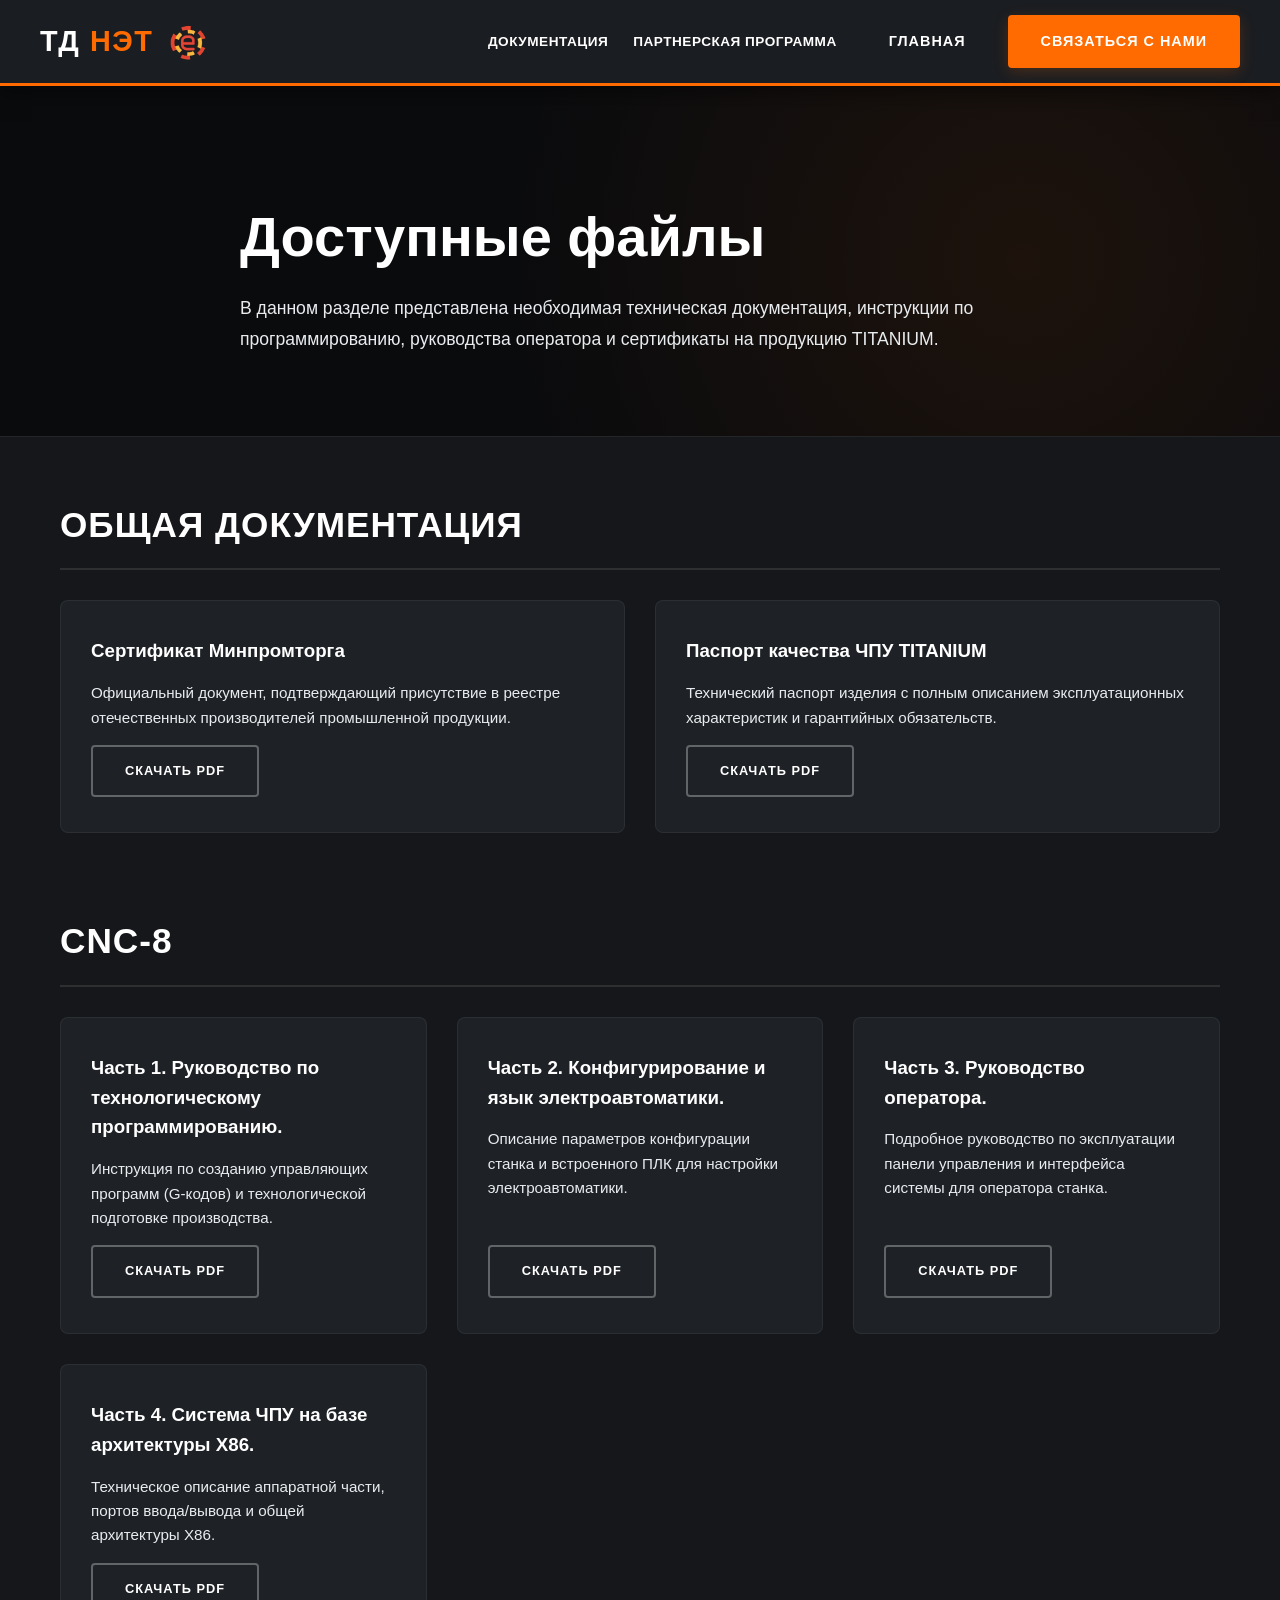
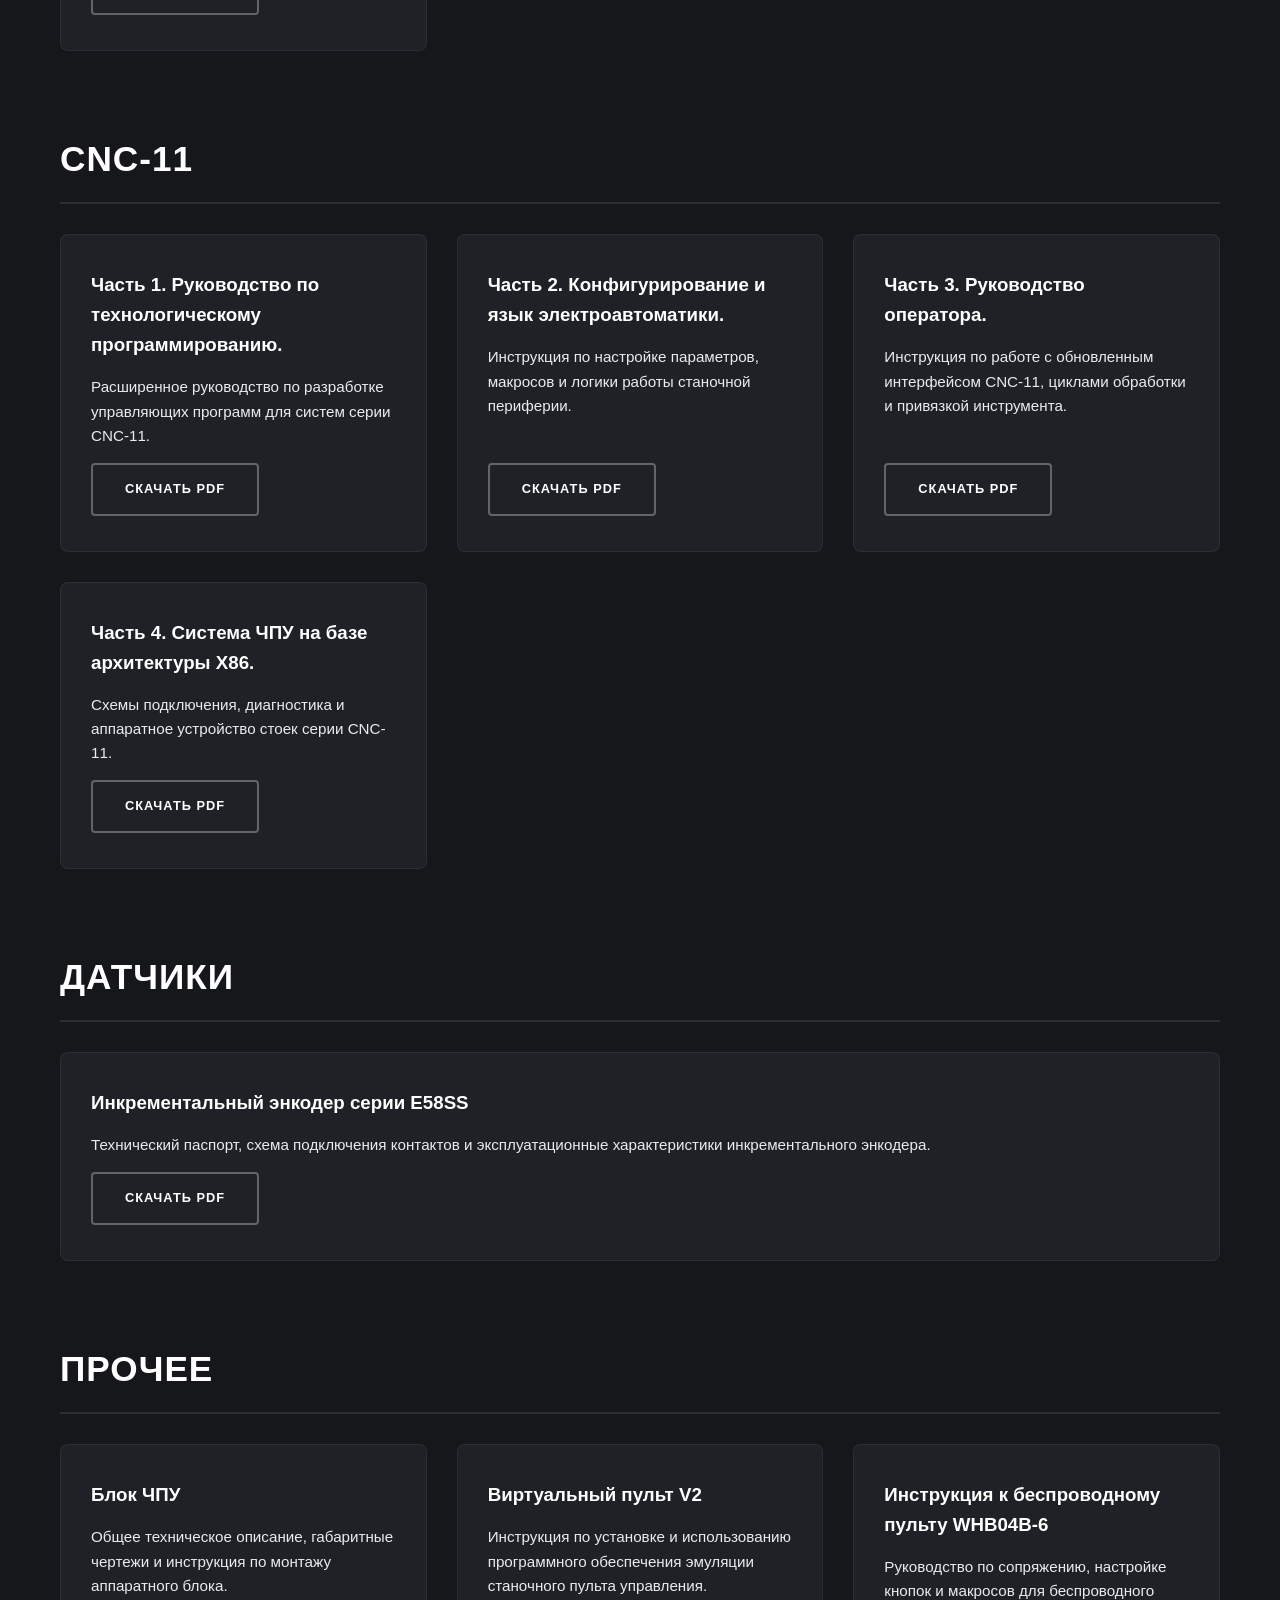
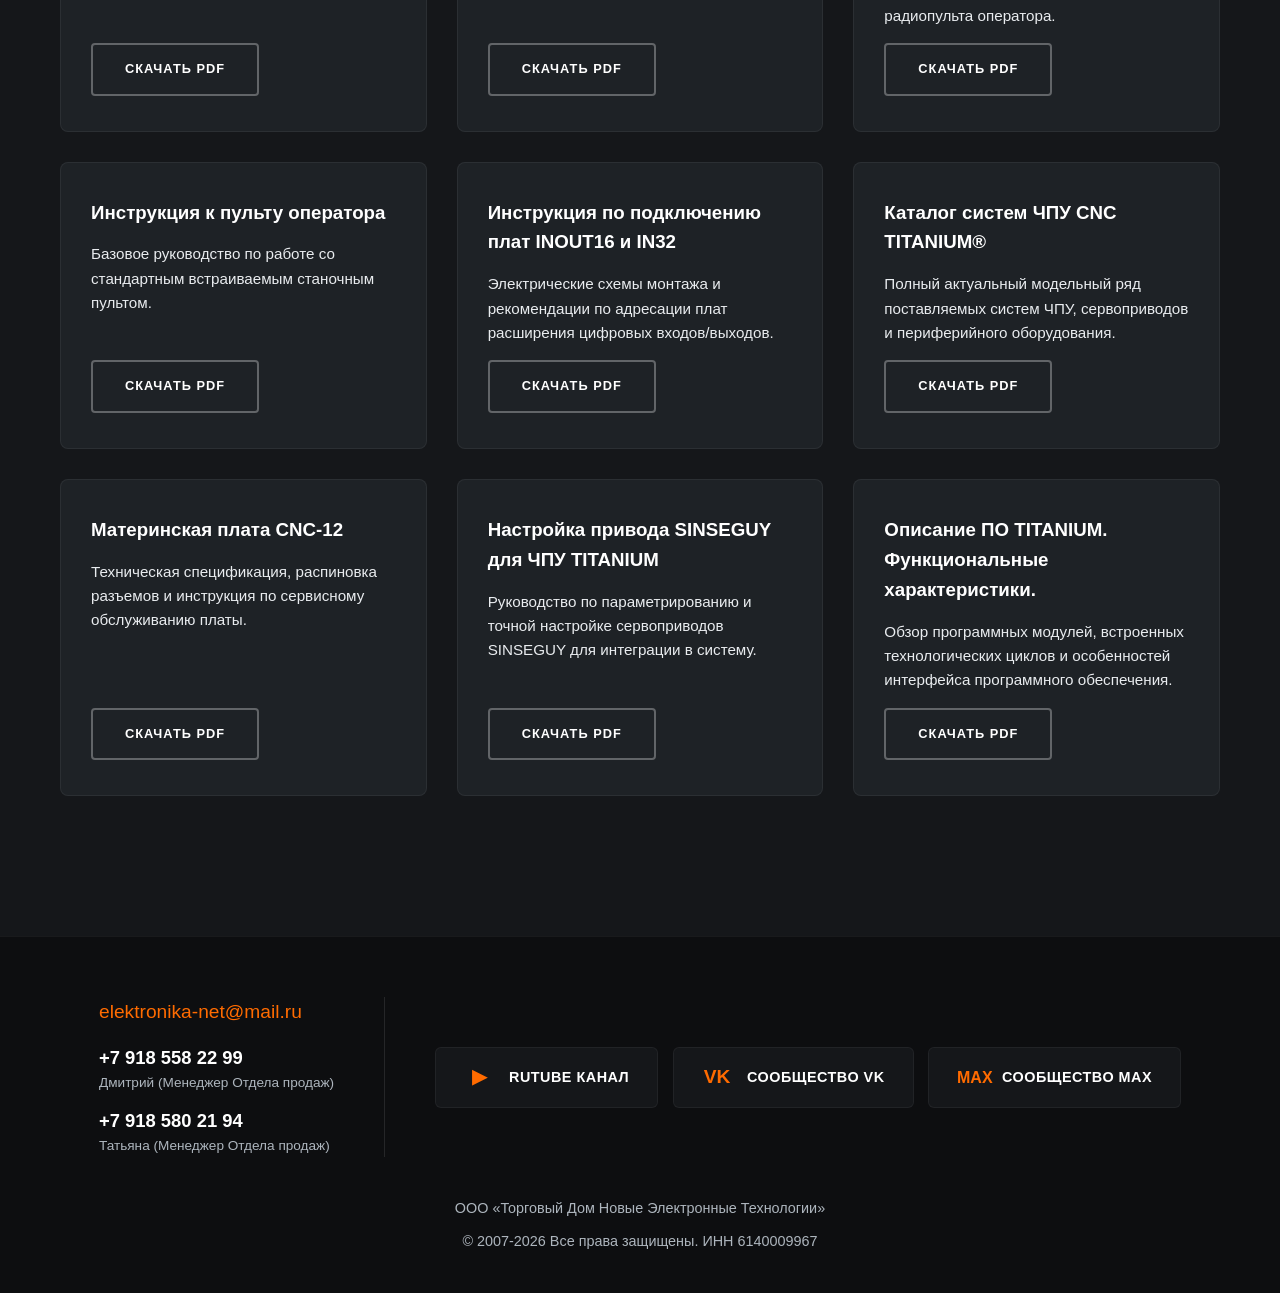
==== docs.html @ f71cdbe5 "Update docs.html" ====
<!DOCTYPE html>
<html lang="ru">
<head>
    <meta charset="UTF-8">
    <meta name="viewport" content="width=device-width, initial-scale=1.0">
    
    <!-- СЕО ОПТИМИЗАЦИЯ -->
    <title>Документация, инструкции и паспорта на системы ЧПУ TITANIUM | ТД НЭТ</title>
    <meta name="description" content="Официальная документация, руководства по технологическому программированию, инструкции оператора и паспорта качества на системы ЧПУ CNC-8 и CNC-11 от ТД НЭТ.">
    <meta name="robots" content="index, follow">
    <link rel="canonical" href="https://chpu.net/docs.html">

    <meta property="og:type" content="website">
    <meta property="og:url" content="https://chpu.net/docs.html">
    <meta property="og:title" content="Документация и инструкции ЧПУ TITANIUM">
    <meta property="og:description" content="Скачайте техническую документацию, руководства оператора и сертификаты Минпромторга на промышленное оборудование ТД НЭТ.">
    <meta property="og:site_name" content="ТД НЭТ">
    <meta property="og:locale" content="ru_RU">
    
    <meta name="twitter:card" content="summary_large_image">
    <meta name="twitter:title" content="Документация и инструкции ЧПУ TITANIUM">
    <meta name="twitter:description" content="Скачайте техническую документацию и сертификаты на оборудование ТД НЭТ.">

    <link rel="preconnect" href="https://ajax.googleapis.com" crossorigin>
    <link rel="preload" href="Benzin-ExtraBold.woff2" as="font" type="font/woff2" crossorigin>

    <!-- Подключение общего файла стилей -->
    <link rel="stylesheet" href="style.css">

    <!-- Микроразметка Schema.org -->
    <script type="application/ld+json">
    {
      "@context": "https://schema.org",
      "@type": "Organization",
      "name": "ООО «Торговый Дом Новые Электронные Технологии»",
      "alternateName": "ТД НЭТ",
      "url": "https://chpu.net/",
      "logo": "https://chpu.net/logo.png",
      "contactPoint": [
        {
          "@type": "ContactPoint",
          "telephone": "+7-918-558-22-99",
          "contactType": "sales",
          "contactOption": "TollFree",
          "areaServed": "RU",
          "availableLanguage": "Russian"
        }
      ]
    }
    </script>
</head>
<body>

    <header>
        <div class="container header-content">
            <a href="index.html" class="logo">
                <div>ТД <span>НЭТ</span></div>
                <img src="logo.png" alt="ТД НЭТ" class="logo-img">
            </a>
            <div style="display: flex; align-items: center;">
                <nav class="header-nav">
                    <a href="docs.html" class="nav-link">Документация</a>
                    <a href="partner.html" class="nav-link">Партнерская программа</a>
                </nav>
                <div class="header-buttons">
                    <a href="index.html" class="btn btn-outline" style="border: none;">Главная</a>
                    <a href="tel:+79185582299" class="btn">Связаться с нами</a>
                </div>
            </div>
        </div>
    </header>

    <main>
        <section class="docs-hero">
            <div class="container">
                <div class="docs-hero-content">
                    <h1>Доступные файлы</h1>
                    <p>В данном разделе представлена необходимая техническая документация, инструкции по программированию, руководства оператора и сертификаты на продукцию TITANIUM.</p>
                </div>
            </div>
        </section>

        <!-- Основной раздел с документами -->
        <section class="docs-list-section">
            <div class="container">

                <!-- КАТЕГОРИЯ: ОБЩИЕ ДОКУМЕНТЫ -->
                <div class="docs-category" style="margin-bottom: 80px;">
                    <h2 style="border-bottom: 2px solid rgba(255,255,255,0.1); padding-bottom: 15px; margin-bottom: 30px;">Общая документация</h2>
                    <div class="docs-grid">
                        <div class="doc-card">
                            <h3>Сертификат Минпромторга</h3>
                            <p>Официальный документ, подтверждающий присутствие в реестре отечественных производителей промышленной продукции.</p>
                            <a href="#" class="btn btn-outline" style="font-size: 0.8rem; text-transform: uppercase;">Скачать PDF</a>
                        </div>
                        <div class="doc-card">
                            <h3>Паспорт качества ЧПУ TITANIUM</h3>
                            <p>Технический паспорт изделия с полным описанием эксплуатационных характеристик и гарантийных обязательств.</p>
                            <a href="#" class="btn btn-outline" style="font-size: 0.8rem; text-transform: uppercase;">Скачать PDF</a>
                        </div>
                    </div>
                </div>

                <!-- КАТЕГОРИЯ: CNC-8 -->
                <div class="docs-category" style="margin-bottom: 80px;">
                    <h2 style="border-bottom: 2px solid rgba(255,255,255,0.1); padding-bottom: 15px; margin-bottom: 30px;">CNC-8</h2>
                    <div class="docs-grid">
                        <div class="doc-card">
                            <h3 style="text-transform: none;">Часть 1. Руководство по технологическому программированию.</h3>
                            <p>Инструкция по созданию управляющих программ (G-кодов) и технологической подготовке производства.</p>
                            <a href="#" class="btn btn-outline" style="font-size: 0.8rem; text-transform: uppercase;">Скачать PDF</a>
                        </div>
                        <div class="doc-card">
                            <h3 style="text-transform: none;">Часть 2. Конфигурирование и язык электроавтоматики.</h3>
                            <p>Описание параметров конфигурации станка и встроенного ПЛК для настройки электроавтоматики.</p>
                            <a href="#" class="btn btn-outline" style="font-size: 0.8rem; text-transform: uppercase;">Скачать PDF</a>
                        </div>
                        <div class="doc-card">
                            <h3 style="text-transform: none;">Часть 3. Руководство оператора.</h3>
                            <p>Подробное руководство по эксплуатации панели управления и интерфейса системы для оператора станка.</p>
                            <a href="#" class="btn btn-outline" style="font-size: 0.8rem; text-transform: uppercase;">Скачать PDF</a>
                        </div>
                        <div class="doc-card">
                            <h3 style="text-transform: none;">Часть 4. Система ЧПУ на базе архитектуры X86.</h3>
                            <p>Техническое описание аппаратной части, портов ввода/вывода и общей архитектуры X86.</p>
                            <a href="#" class="btn btn-outline" style="font-size: 0.8rem; text-transform: uppercase;">Скачать PDF</a>
                        </div>
                    </div>
                </div>

                <!-- КАТЕГОРИЯ: CNC-11 -->
                <div class="docs-category" style="margin-bottom: 80px;">
                    <h2 style="border-bottom: 2px solid rgba(255,255,255,0.1); padding-bottom: 15px; margin-bottom: 30px;">CNC-11</h2>
                    <div class="docs-grid">
                        <div class="doc-card">
                            <h3 style="text-transform: none;">Часть 1. Руководство по технологическому программированию.</h3>
                            <p>Расширенное руководство по разработке управляющих программ для систем серии CNC-11.</p>
                            <a href="#" class="btn btn-outline" style="font-size: 0.8rem; text-transform: uppercase;">Скачать PDF</a>
                        </div>
                        <div class="doc-card">
                            <h3 style="text-transform: none;">Часть 2. Конфигурирование и язык электроавтоматики.</h3>
                            <p>Инструкция по настройке параметров, макросов и логики работы станочной периферии.</p>
                            <a href="#" class="btn btn-outline" style="font-size: 0.8rem; text-transform: uppercase;">Скачать PDF</a>
                        </div>
                        <div class="doc-card">
                            <h3 style="text-transform: none;">Часть 3. Руководство оператора.</h3>
                            <p>Инструкция по работе с обновленным интерфейсом CNC-11, циклами обработки и привязкой инструмента.</p>
                            <a href="#" class="btn btn-outline" style="font-size: 0.8rem; text-transform: uppercase;">Скачать PDF</a>
                        </div>
                        <div class="doc-card">
                            <h3 style="text-transform: none;">Часть 4. Система ЧПУ на базе архитектуры X86.</h3>
                            <p>Схемы подключения, диагностика и аппаратное устройство стоек серии CNC-11.</p>
                            <a href="#" class="btn btn-outline" style="font-size: 0.8rem; text-transform: uppercase;">Скачать PDF</a>
                        </div>
                    </div>
                </div>

                <!-- КАТЕГОРИЯ: ДАТЧИКИ -->
                <div class="docs-category" style="margin-bottom: 80px;">
                    <h2 style="border-bottom: 2px solid rgba(255,255,255,0.1); padding-bottom: 15px; margin-bottom: 30px;">Датчики</h2>
                    <div class="docs-grid">
                        <div class="doc-card">
                            <h3 style="text-transform: none;">Инкрементальный энкодер серии E58SS</h3>
                            <p>Технический паспорт, схема подключения контактов и эксплуатационные характеристики инкрементального энкодера.</p>
                            <a href="#" class="btn btn-outline" style="font-size: 0.8rem; text-transform: uppercase;">Скачать PDF</a>
                        </div>
                    </div>
                </div>

                <!-- КАТЕГОРИЯ: ПРОЧЕЕ -->
                <div class="docs-category" style="margin-bottom: 40px;">
                    <h2 style="border-bottom: 2px solid rgba(255,255,255,0.1); padding-bottom: 15px; margin-bottom: 30px;">Прочее</h2>
                    <div class="docs-grid">
                        <div class="doc-card">
                            <h3 style="text-transform: none;">Блок ЧПУ</h3>
                            <p>Общее техническое описание, габаритные чертежи и инструкция по монтажу аппаратного блока.</p>
                            <a href="#" class="btn btn-outline" style="font-size: 0.8rem; text-transform: uppercase;">Скачать PDF</a>
                        </div>
                        <div class="doc-card">
                            <h3 style="text-transform: none;">Виртуальный пульт V2</h3>
                            <p>Инструкция по установке и использованию программного обеспечения эмуляции станочного пульта управления.</p>
                            <a href="#" class="btn btn-outline" style="font-size: 0.8rem; text-transform: uppercase;">Скачать PDF</a>
                        </div>
                        <div class="doc-card">
                            <h3 style="text-transform: none;">Инструкция к беспроводному пульту WHB04B-6</h3>
                            <p>Руководство по сопряжению, настройке кнопок и макросов для беспроводного радиопульта оператора.</p>
                            <a href="#" class="btn btn-outline" style="font-size: 0.8rem; text-transform: uppercase;">Скачать PDF</a>
                        </div>
                        <div class="doc-card">
                            <h3 style="text-transform: none;">Инструкция к пульту оператора</h3>
                            <p>Базовое руководство по работе со стандартным встраиваемым станочным пультом.</p>
                            <a href="#" class="btn btn-outline" style="font-size: 0.8rem; text-transform: uppercase;">Скачать PDF</a>
                        </div>
                        <div class="doc-card">
                            <h3 style="text-transform: none;">Инструкция по подключению плат INOUT16 и IN32</h3>
                            <p>Электрические схемы монтажа и рекомендации по адресации плат расширения цифровых входов/выходов.</p>
                            <a href="#" class="btn btn-outline" style="font-size: 0.8rem; text-transform: uppercase;">Скачать PDF</a>
                        </div>
                        <div class="doc-card">
                            <h3 style="text-transform: none;">Каталог систем ЧПУ CNC TITANIUM®</h3>
                            <p>Полный актуальный модельный ряд поставляемых систем ЧПУ, сервоприводов и периферийного оборудования.</p>
                            <a href="#" class="btn btn-outline" style="font-size: 0.8rem; text-transform: uppercase;">Скачать PDF</a>
                        </div>
                        <div class="doc-card">
                            <h3 style="text-transform: none;">Материнская плата CNC-12</h3>
                            <p>Техническая спецификация, распиновка разъемов и инструкция по сервисному обслуживанию платы.</p>
                            <a href="#" class="btn btn-outline" style="font-size: 0.8rem; text-transform: uppercase;">Скачать PDF</a>
                        </div>
                        <div class="doc-card">
                            <h3 style="text-transform: none;">Настройка привода SINSEGUY для ЧПУ TITANIUM</h3>
                            <p>Руководство по параметрированию и точной настройке сервоприводов SINSEGUY для интеграции в систему.</p>
                            <a href="#" class="btn btn-outline" style="font-size: 0.8rem; text-transform: uppercase;">Скачать PDF</a>
                        </div>
                        <div class="doc-card">
                            <h3 style="text-transform: none;">Описание ПО TITANIUM. Функциональные характеристики.</h3>
                            <p>Обзор программных модулей, встроенных технологических циклов и особенностей интерфейса программного обеспечения.</p>
                            <a href="#" class="btn btn-outline" style="font-size: 0.8rem; text-transform: uppercase;">Скачать PDF</a>
                        </div>
                    </div>
                </div>

            </div>
        </section>
    </main>

    <footer>
        <div class="container">
            <div class="footer-grid">
                
                <div class="footer-contacts anim-element">
                    <a href="mailto:elektronika-net@mail.ru" class="footer-mail">elektronika-net@mail.ru</a>
                    <div class="footer-phones">
                        <div>
                            <a href="tel:+79185582299">+7 918 558 22 99</a>
                            <span>Дмитрий (Менеджер Отдела продаж)</span>
                        </div>
                        <div>
                            <a href="tel:+79185802194">+7 918 580 21 94</a>
                            <span>Татьяна (Менеджер Отдела продаж)</span>
                        </div>
                    </div>
                </div>

                <div class="footer-social-links">
                    <a href="https://rutube.ru/channel/42544297/" target="_blank" class="social-card anim-element">
                        <div class="icon-box">▶</div>
                        <span>RuTube канал</span>
                    </a>
                    <a href="https://vk.com/chpu_net" target="_blank" class="social-card anim-element">
                        <div class="icon-box">VK</div>
                        <span>Сообщество VK</span>
                    </a>
                    <a href="https://web.max.ru/33269346" target="_blank" class="social-card anim-element">
                        <div class="icon-box max-icon">MAX</div>
                        <span>Сообщество MAX</span>
                    </a>
                </div>

            </div>

            <p class="anim-element">ООО «Торговый Дом Новые Электронные Технологии»</p>
            <p class="anim-element" style="margin-top: 10px;">&copy; 2007-2026 Все права защищены. ИНН 6140009967</p>
        </div>
    </footer>

    <script>
        document.addEventListener('DOMContentLoaded', () => {
            // Плавное появление подвала и секций
            requestAnimationFrame(() => {
                setTimeout(() => {
                    const mainObserver = new IntersectionObserver((entries) => {
                        entries.forEach(entry => {
                            if (entry.isIntersecting) { 
                                entry.target.classList.add('visible'); 
                            } 
                        });
                    }, { threshold: 0.08, rootMargin: "0px 0px -40px 0px" }); 

                    const sectionsToAnimate = document.querySelectorAll('footer');
                    sectionsToAnimate.forEach(sec => mainObserver.observe(sec));
                }, 60);
            });
        });
    </script>
</body>
</html>
---- style.css ----
@font-face { font-family: 'Benzin'; src: url('Benzin-Bold.woff2') format('woff2'), url('Benzin-Bold.woff') format('woff'), url('Benzin-Bold.ttf') format('truetype'); font-weight: 700; font-style: normal; font-display: swap; }
@font-face { font-family: 'Benzin'; src: url('Benzin-ExtraBold.woff2') format('woff2'), url('Benzin-ExtraBold.woff') format('woff'), url('Benzin-ExtraBold.ttf') format('truetype'); font-weight: 800; font-style: normal; font-display: swap; }

:root {
    --bg-card: #15171a; --bg-card-hover: #0a0b0d; --bg-placeholder: #22262a;   
    --bg-grad-main: linear-gradient(135deg, #2b3036 0%, #1e2126 100%); 
    --bg-grad-alt: linear-gradient(135deg, #32383e 0%, #262a30 100%); 
    --primary-orange: #ff6b00; --dark-orange: #d95a00; --text-light: #ffffff;       
    --text-muted: #adb5bd; --text-body: #e9ecef; --border-color: rgba(255, 255, 255, 0.06);     
    --border-highlight: rgba(255, 255, 255, 0.15); --shadow: 0 12px 30px rgba(0, 0, 0, 0.4);
}

* { margin: 0; padding: 0; box-sizing: border-box; font-family: 'Segoe UI', Roboto, Helvetica, Arial, sans-serif; }
html, body { overflow-x: hidden; scroll-behavior: smooth; }
body { color: var(--text-light); background: var(--bg-grad-main); line-height: 1.6; }
.container { max-width: 1200px; margin: 0 auto; padding: 0 20px; }
h1, h2, h3, h4 { font-family: 'Benzin', 'Segoe UI', sans-serif; font-weight: 800; color: var(--text-light); }
h2 { font-size: 2.2rem; margin-bottom: 30px; text-transform: uppercase; letter-spacing: 1px; }

.btn { display: inline-block; background-color: var(--primary-orange); color: #ffffff; padding: 14px 32px; text-decoration: none; border-radius: 4px; font-weight: 600; text-transform: uppercase; letter-spacing: 1px; font-size: 0.9rem; transition: all 0.3s ease; border: 1px solid transparent; cursor: pointer; box-shadow: 0 4px 15px rgba(255, 107, 0, 0.2); text-align: center; }
.btn:hover:not(:disabled) { background-color: var(--dark-orange); transform: translateY(-2px); box-shadow: 0 6px 20px rgba(255, 107, 0, 0.4); }
.btn:disabled { background-color: #555; color: #aaa; cursor: not-allowed; box-shadow: none; border-color: #555; }
.btn-outline { background: transparent; color: var(--text-light); border: 2px solid rgba(255, 255, 255, 0.3); box-shadow: none; }
.btn-outline:hover { background: var(--primary-orange); border-color: var(--primary-orange); color: #ffffff; }
.btn-black { background-color: #000; color: #fff; box-shadow: 0 4px 15px rgba(0,0,0,0.3); width: 100%; margin-top: 10px;}
.btn-black:hover:not(:disabled) { background-color: #1a1a1a; box-shadow: 0 6px 20px rgba(0,0,0,0.5); }

.header-nav { display: flex; gap: 25px; align-items: center; margin-right: 20px; }
.nav-link { color: var(--text-light); text-decoration: none; font-size: 0.85rem; font-weight: 700; text-transform: uppercase; letter-spacing: 0.5px; transition: color 0.3s ease; }
.nav-link:hover { color: var(--primary-orange); }

.header-buttons { display: flex; align-items: center; gap: 10px; }
header { background-color: #1a1d21; color: var(--text-light); position: sticky; top: 0; z-index: 100; border-bottom: 3px solid var(--primary-orange); box-shadow: 0 5px 20px rgba(0,0,0,0.5); }
.header-content { display: flex; justify-content: space-between; align-items: center; padding: 15px 0; gap: 15px; }
.logo { font-family: 'Benzin', 'Segoe UI', sans-serif; font-size: 1.8rem; font-weight: 800; letter-spacing: 1.5px; display: flex; align-items: center; gap: 15px; color: var(--text-light); text-decoration: none; text-transform: uppercase; white-space: nowrap; }
.logo-img { height: 42px; width: auto; object-fit: contain; }
.logo span { color: var(--primary-orange); }

.hero-section { background: var(--bg-grad-alt); padding: 90px 0; border-bottom: 1px solid var(--border-color); overflow: hidden; }
.hero-grid { display: grid; grid-template-columns: 1fr 1fr; gap: 50px; align-items: center; }
.hero-title-group { opacity: 0; transform: translate3d(-40px, -40px, 0); transition: transform 0.4s ease, opacity 0.4s ease; will-change: transform, opacity; }
.hero-section.visible .hero-title-group { opacity: 1; transform: translate3d(0, 0, 0); transition: transform 1.5s cubic-bezier(0.16, 1, 0.3, 1), opacity 1.5s ease-out; }
.hero-title-group h1 { font-size: 2.8rem; margin-bottom: 25px; line-height: 1.2; text-transform: uppercase; }
.hero-desc-group { opacity: 0; transform: translate3d(0, 50px, 0); transition: transform 0.4s ease, opacity 0.4s ease; will-change: transform, opacity; }
.hero-section.visible .hero-desc-group { opacity: 1; transform: translate3d(0, 0, 0); transition: transform 1.5s cubic-bezier(0.16, 1, 0.3, 1) 0.6s, opacity 1.5s ease-out 0.6s; }
.hero-desc-group p { color: var(--text-body); font-size: 1.1rem; margin-bottom: 20px; }
.stats-grid { display: grid; grid-template-columns: repeat(2, 1fr); gap: 20px; }
.stat-wrapper { display: flex; opacity: 0; transition: transform 0.3s ease, opacity 0.3s ease; will-change: transform, opacity; }
.stat-wrapper:nth-child(1) { transform: translate3d(-30%, -30%, 0) scale(0.4); }
.stat-wrapper:nth-child(2) { transform: translate3d(30%, -30%, 0) scale(0.4); }
.stat-wrapper:nth-child(3) { transform: translate3d(-30%, 30%, 0) scale(0.4); }
.stat-wrapper:nth-child(4) { transform: translate3d(30%, 30%, 0) scale(0.4); }
.hero-section.visible .stat-wrapper { opacity: 1; transform: translate3d(0, 0, 0) scale(1); }
.hero-section.visible .stat-wrapper:nth-child(1) { transition: transform 1.2s cubic-bezier(0.16, 1, 0.3, 1) 0.8s, opacity 1.2s ease-out 0.8s; }
.hero-section.visible .stat-wrapper:nth-child(2) { transition: transform 1.2s cubic-bezier(0.16, 1, 0.3, 1) 0.95s, opacity 1.2s ease-out 0.95s; }
.hero-section.visible .stat-wrapper:nth-child(3) { transition: transform 1.2s cubic-bezier(0.16, 1, 0.3, 1) 1.1s, opacity 1.2s ease-out 1.1s; }
.hero-section.visible .stat-wrapper:nth-child(4) { transition: transform 1.2s cubic-bezier(0.16, 1, 0.3, 1) 1.25s, opacity 1.2s ease-out 1.25s; }
.stat-item { width: 100%; background-color: var(--bg-card); border: 1px solid var(--border-color); padding: 30px 20px; border-radius: 6px; text-align: center; border-bottom: 4px solid var(--primary-orange); box-shadow: 0 10px 30px rgba(0,0,0,0.2); transition: transform 0.3s ease, background-color 0.3s ease, border-color 0.3s ease; }
.stat-item:hover { transform: translate3d(0, -5px, 0); background-color: var(--bg-card-hover); border-color: var(--border-highlight); }
.stat-number { font-family: 'Benzin', sans-serif; font-size: 2.5rem; font-weight: 800; color: var(--primary-orange); margin-bottom: 5px; }
.stat-item p { font-size: 0.95rem; text-transform: uppercase; letter-spacing: 1px; color: var(--text-body); margin: 0; }

.model-section { padding: 80px 0 120px 0; background-color: #0a0b0d; border-bottom: 1px solid var(--border-color); overflow: hidden; }
.model-grid { display: grid; grid-template-columns: 3.8fr 6.2fr; gap: 20px; align-items: start; }
.model-text { margin-top: 50px; }
.model-title { font-size: 3.5rem; line-height: 1.1; margin-bottom: 25px; color: var(--text-light); transform: translate3d(0, 100px, 0); opacity: 0; transition: transform 0.8s ease, opacity 0.8s ease; will-change: transform, opacity; }
.model-section.visible .model-title { transform: translate3d(0, 0, 0); opacity: 1; transition: transform 2.5s cubic-bezier(0.16, 1, 0.3, 1), opacity 2.5s ease-out; }
.model-title span { color: var(--primary-orange); }

.model-features { display: flex; flex-direction: column; gap: 16px; margin-top: 20px; }
.feature-item-wrapper { width: 100%; max-width: 440px; transform: translate3d(-100px, 0, 0); opacity: 0; transition: transform 0.8s ease, opacity 0.8s ease; will-change: transform, opacity; }
.model-features.visible .feature-item-wrapper { transform: translate3d(0, 0, 0); opacity: 1; transition: transform 1.8s cubic-bezier(0.16, 1, 0.3, 1), opacity 1.8s ease-out; }
.model-features.visible .feature-item-wrapper:nth-child(1) { transition-delay: 0s; }
.model-features.visible .feature-item-wrapper:nth-child(2) { transition-delay: 0.2s; }
.model-features.visible .feature-item-wrapper:nth-child(3) { transition-delay: 0.4s; }
.model-features.visible .feature-item-wrapper:nth-child(4) { transition-delay: 0.6s; }

.feature-tag { display: block; background: rgba(255,255,255,0.02); border: 1px solid rgba(255,255,255,0.06); border-left: 4px solid var(--primary-orange); padding: 16px 20px; font-size: 1.05rem; font-weight: 700; color: var(--text-muted); border-radius: 4px; width: 100%; cursor: pointer; transition: all 0.4s cubic-bezier(0.16, 1, 0.3, 1); }
.feature-item-wrapper:hover .feature-tag { transform: scale(1.02); border-radius: 12px; background: rgba(255, 255, 255, 0.05); color: var(--text-light); }
.feature-item-wrapper.expanded .feature-tag { transform: scale(1.04); border-radius: 12px; background: rgba(255, 107, 0, 0.15); border-color: rgba(255, 107, 0, 0.5); color: var(--text-light); box-shadow: 0 8px 25px rgba(0,0,0,0.3); }

.sub-features { max-height: 0; overflow: hidden; background: transparent; margin-left: 15px; opacity: 0; transition: max-height 0.6s cubic-bezier(0.16, 1, 0.3, 1), opacity 0.4s ease-in-out, margin 0.4s ease; }
.feature-item-wrapper.expanded .sub-features { max-height: 400px; opacity: 1; margin-top: 15px; margin-bottom: 10px; }

.sub-tabs { display: flex; gap: 12px; margin-bottom: 15px; }
.sub-tab { padding: 8px 16px; font-size: 0.85rem; font-weight: 700; color: var(--text-muted); background: rgba(255,255,255,0.03); border: 1px solid rgba(255,255,255,0.1); border-radius: 20px; cursor: pointer; transition: all 0.3s ease; }
.sub-tab:hover { background: rgba(255,255,255,0.08); color: var(--text-light); }
.sub-tab.active { background: var(--primary-orange); color: #fff; border-color: var(--primary-orange); box-shadow: 0 4px 12px rgba(255, 107, 0, 0.3); transform: scale(1.05); }

.model-specs { display: none; flex-direction: column; gap: 6px; padding-left: 12px; border-left: 2px dashed rgba(255, 107, 0, 0.3); margin-left: 5px; opacity: 0; }
.model-specs.active { display: flex; animation: fadeSpec 0.5s ease-out forwards; }
@keyframes fadeSpec { from { opacity: 0; transform: translate3d(0, -10px, 0); } to { opacity: 1; transform: translate3d(0, 0, 0); } }
.spec-item { font-size: 0.8rem; color: var(--text-body); display: flex; align-items: center; gap: 8px; }
.spec-item::before { content: ''; width: 4px; height: 4px; background-color: var(--primary-orange); border-radius: 50%; }

.model-viewer-container { display: flex; flex-direction: column; align-items: center; position: relative; width: 125%; margin-right: -25%; margin-top: -30px; transition: all 0.6s ease; }

.model-viewer-wrapper { position: relative; width: 100%; height: 500px; border: none; background: transparent; box-shadow: none; overflow: hidden; }

.cnc-description-wrapper { position: relative; min-height: 120px; width: 80%; margin-top: 10px; text-align: center; }
.cnc-desc { position: absolute; width: 100%; left: 0; top: 0; margin: 0; font-family: 'Segoe UI', Roboto, Helvetica, Arial, sans-serif; font-size: 1rem; color: var(--text-body); line-height: 1.5; opacity: 0; transform: translate3d(0, 15px, 0); transition: opacity 0.8s ease-in-out, transform 0.8s cubic-bezier(0.16, 1, 0.3, 1); pointer-events: none; }
.cnc-desc.active { opacity: 1; transform: translate3d(0, 0, 0); pointer-events: auto; }
.cnc-desc strong { color: var(--primary-orange); }

.model-arrow { position: absolute; top: 50%; transform: translateY(-50%); width: 48px; height: 48px; background: rgba(255, 255, 255, 0.05); border: 1px solid rgba(255,255,255,0.1); color: #ffffff; display: flex; align-items: center; justify-content: center; border-radius: 50%; cursor: pointer; z-index: 10; transition: all 0.3s ease; backdrop-filter: blur(4px); }
.model-arrow:hover { background: var(--primary-orange); border-color: var(--primary-orange); transform: translateY(-50%) scale(1.1); box-shadow: 0 4px 15px rgba(255, 107, 0, 0.3); }
.left-arrow { left: 40px; }
.right-arrow { right: 40px; }

.model-box { width: 100%; height: 100%; transform: translate3d(80%, 0, 0); opacity: 0; transition: transform 0.8s ease, opacity 0.8s ease; will-change: transform, opacity; }
.model-section.visible .model-box { transform: translate3d(0, 0, 0); opacity: 1; transition: transform 4s cubic-bezier(0.16, 1, 0.3, 1), opacity 3s ease-in-out; }

model-viewer { 
    width: 100%; height: 100%; background-color: transparent; --poster-color: transparent; cursor: grab; 
    transition: transform 0.8s cubic-bezier(0.4, 0, 0.2, 1), opacity 0.6s ease-in-out; 
    transform: translate3d(0, 0, 0); opacity: 1; 
}
model-viewer:active { cursor: grabbing; }
model-viewer.slide-down { transform: translate3d(0, 100%, 0); opacity: 0; }
model-viewer.snap-top { transition: none !important; transform: translate3d(0, -100%, 0); opacity: 0; }

.btn-glow-center { display: inline-block; margin-top: 30px; padding: 16px 40px; font-size: 1rem; box-shadow: 0 0 15px rgba(255, 107, 0, 0.4); border: 1px solid var(--primary-orange); }
.btn-glow-center:hover { box-shadow: 0 0 30px rgba(255, 107, 0, 0.8); transform: translateY(-2px) scale(1.02); }

.anim-element { opacity: 0; transform: translate3d(0, 40px, 0); transition: transform 0.8s cubic-bezier(0.16, 1, 0.3, 1), opacity 0.8s ease-out; will-change: transform, opacity; }
.visible .anim-element, .anim-element.visible { opacity: 1; transform: translate3d(0, 0, 0); }

.hero-section.visible .stat-wrapper:nth-child(1) .anim-element { transition-delay: 0.1s; }
.hero-section.visible .stat-wrapper:nth-child(2) .anim-element { transition-delay: 0.2s; }
.service-section.visible .service-item:nth-child(1) { transition-delay: 0.0s; }
.service-section.visible .service-item:nth-child(2) { transition-delay: 0.15s; }
.service-section.visible .service-item:nth-child(3) { transition-delay: 0.3s; }

.service-section { padding: 90px 0; background: var(--bg-grad-alt); border-bottom: 1px solid var(--border-color); }
.service-header { display: flex; justify-content: space-between; align-items: flex-end; margin-bottom: 50px; }
.service-header p { max-width: 600px; color: var(--text-body); }
.service-grid { display: grid; grid-template-columns: repeat(3, 1fr); gap: 30px; }
.service-item { background-color: var(--bg-card); border: 1px solid var(--border-color); padding: 40px 30px; text-align: center; border-radius: 8px; box-shadow: 0 6px 20px rgba(0,0,0,0.25); transition: transform 0.3s ease, background-color 0.3s ease, border-color 0.3s ease; }
.service-item:hover { border-color: var(--primary-orange); background-color: var(--bg-card-hover); transform: translate3d(0, -3px, 0); box-shadow: var(--shadow); }
.service-item.special-partner { border-color: var(--primary-orange); box-shadow: 0 0 15px rgba(255, 107, 0, 0.15); cursor: pointer; text-decoration: none; display: block; color: inherit; }
.service-item.special-partner:hover { transform: translate3d(0, -5px, 0) scale(1.03); background-color: #1a0b00; box-shadow: 0 0 30px rgba(255, 107, 0, 0.4); border-color: var(--primary-orange); }
.service-item h3 { font-size: 1.15rem; margin-bottom: 15px; text-transform: uppercase; font-family: 'Benzin', sans-serif; font-weight: 800; color: var(--text-light); }
.service-item.special-partner h3 { color: var(--primary-orange); }
.service-item p { color: var(--text-body); font-size: 0.95rem; }

.warranty-section { padding: 80px 0; background: transparent; overflow: hidden; }
.warranty-wrapper { display: flex; flex-direction: column; gap: 0; }
.warranty-box { background-color: var(--bg-card); padding: 50px 60px; border-radius: 8px; border-left: 6px solid var(--primary-orange); box-shadow: 0 15px 40px rgba(0,0,0,0.35); position: relative; z-index: 3; opacity: 0; transform: translate3d(0, 40px, 0); transition: transform 0.4s ease, opacity 0.4s ease; will-change: transform, opacity; display: block; }
.warranty-box.minprom { z-index: 2; margin-top: -20px; transform: translate3d(0, -100%, 0); }
.warranty-section.visible .warranty-box { opacity: 1; transform: translate3d(0, 0, 0); transition: transform 1.2s cubic-bezier(0.16, 1, 0.3, 1) 0.2s, opacity 1.2s ease-out 0.2s; }
.warranty-section.visible .warranty-box.minprom { transition: transform 1.5s cubic-bezier(0.16, 1, 0.3, 1) 0.6s, opacity 1.2s ease-out 0.6s; }
.warranty-text h2 { margin-bottom: 20px; }

.partner-cta-section { padding: 70px 0; background: linear-gradient(90deg, rgba(255,107,0,0.1) 0%, rgba(0,0,0,0) 100%), var(--bg-card); border-top: 1px solid var(--border-color); text-align: center; }
.partner-cta-content h2 { margin-bottom: 20px; }
.partner-cta-content p { color: var(--text-body); font-size: 1.1rem; max-width: 800px; margin: 0 auto 30px auto; }

.delivery-section { padding: 90px 0; background: transparent; border-top: 1px solid var(--border-color); }
.delivery-content { display: grid; grid-template-columns: 1fr 1fr; gap: 60px; align-items: center; }
.logistics-logos { display: flex; gap: 20px; margin-top: 35px; }
.logo-box { background-color: var(--bg-card); padding: 15px 30px; border-radius: 6px; font-family: 'Benzin', sans-serif; font-weight: 700; border: 1px solid var(--border-color); text-transform: uppercase; letter-spacing: 1px; box-shadow: 0 6px 15px rgba(0,0,0,0.2); }
.map-link-wrapper { display: block; position: relative; width: 100%; height: 280px; border-radius: 6px; overflow: hidden; border: 1px solid var(--border-color); box-shadow: 0 10px 30px rgba(0,0,0,0.2); text-decoration: none; background-color: var(--bg-placeholder); }
.map-link-wrapper iframe { width: 100%; height: 100%; border: 0; pointer-events: none; filter: invert(90%) hue-rotate(180deg) grayscale(30%) contrast(100%); }
.map-overlay { position: absolute; top: 0; left: 0; right: 0; bottom: 0; background: rgba(0,0,0,0.4); display: flex; align-items: center; justify-content: center; opacity: 0; transition: opacity 0.3s ease; }
.map-link-wrapper:hover .map-overlay { opacity: 1; }
.map-overlay span { background: var(--primary-orange); color: #fff; padding: 12px 24px; border-radius: 4px; font-family: 'Benzin', sans-serif; font-size: 0.85rem; text-transform: uppercase; letter-spacing: 1px; box-shadow: 0 4px 15px rgba(255, 107, 0, 0.4); }

.cta-section { background-color: #15171a; padding: 60px 0 60px 0; border-top: 4px solid var(--primary-orange); box-shadow: inset 0 10px 30px rgba(0,0,0,0.5); }
.cta-grid { display: grid; grid-template-columns: 1fr 1fr; gap: 60px; align-items: start; }
.cta-text h2 { font-size: 2.4rem; margin-bottom: 20px; }
.cta-text p { color: var(--text-body); font-size: 1.1rem; max-width: 100%; }
.cta-form { display: flex; flex-direction: column; gap: 15px; width: 100%; }
.cta-form input { padding: 16px 20px; border: 1px solid rgba(255,255,255,0.1); background: #1e2226; border-radius: 4px; width: 100%; color: #ffffff; font-size: 1rem; transition: border-color 0.3s; }
.cta-form input:focus { outline: none; border-color: var(--primary-orange); }
.form-group { display: flex; flex-direction: column; gap: 8px; text-align: left; }
.form-group label { font-weight: 700; font-size: 0.95rem; color: #fff; }
.form-error { color: #ff4d4d; font-size: 0.85rem; font-weight: 600; margin-top: -5px; display: none; }

footer { background: #0d0e10; color: var(--text-muted); padding: 60px 0 40px 0; text-align: center; font-size: 0.9rem; border-top: 1px solid rgba(255,255,255,0.05); }
.footer-grid { display: flex; justify-content: center; align-items: center; gap: 50px; margin-bottom: 40px; flex-wrap: wrap; }
.footer-contacts { text-align: left; border-right: 1px solid rgba(255,255,255,0.1); padding-right: 50px; }
.footer-mail { display: block; font-family: 'Benzin', sans-serif; color: var(--primary-orange); font-size: 1.2rem; text-decoration: none; margin-bottom: 15px; transition: color 0.3s;}
.footer-mail:hover { color: #fff; }
.footer-phones { display: flex; flex-direction: column; gap: 12px; }
.footer-phones div { display: flex; flex-direction: column; }
.footer-phones a { color: #fff; text-decoration: none; font-size: 1.15rem; font-weight: 700; font-family: 'Benzin', sans-serif; transition: color 0.3s;}
.footer-phones a:hover { color: var(--primary-orange); }
.footer-phones span { color: var(--text-muted); font-size: 0.85rem; }

.footer-social-links { display: flex; justify-content: center; flex-wrap: wrap; gap: 15px; margin-bottom: 0; }
.social-card { background-color: #15171a; padding: 14px 28px; border-radius: 6px; display: flex; align-items: center; gap: 15px; text-decoration: none; color: var(--text-light); border: 1px solid rgba(255,255,255,0.05); transition: transform 0.3s ease, background-color 0.3s ease, border-color 0.3s ease; }
.social-card:hover { border-color: var(--primary-orange); transform: translate3d(0, -3px, 0); background-color: #1e2226; }
.social-card .icon-box { color: var(--primary-orange); font-weight: bold; font-size: 1.2rem; width: 30px; text-align: center; }
.social-card .icon-box.max-icon { font-size: 1rem; letter-spacing: 0; }
.social-card span { font-weight: 600; text-transform: uppercase; font-size: 0.9rem; letter-spacing: 0.5px; }

/* Стили для страницы Партнеры */
.partner-hero { padding: 120px 0; background: radial-gradient(circle at 80% 50%, rgba(255, 107, 0, 0.08) 0%, transparent 50%), #0a0b0d; min-height: 80vh; display: flex; align-items: center; }
.partner-hero-content { max-width: 700px; }
.partner-hero h1 { font-size: 3.5rem; line-height: 1.1; margin-bottom: 30px; text-transform: none; }
.partner-hero p { font-size: 1.1rem; color: var(--text-body); margin-bottom: 40px; line-height: 1.8; }
.partner-hero p a { color: var(--primary-orange); text-decoration: none; font-weight: 600; }

.orange-section { background-color: var(--primary-orange); color: #000; padding: 100px 0; position: relative; }
.orange-section h2 { color: #000; font-size: 2.8rem; margin-bottom: 60px; }

.benefits-grid { display: grid; grid-template-columns: repeat(2, 1fr); gap: 40px 60px; margin-bottom: 60px; }
.benefit-item { display: flex; gap: 20px; align-items: flex-start; }
.benefit-icon { width: 50px; height: 50px; flex-shrink: 0; }
.benefit-icon svg { width: 100%; height: 100%; stroke: #000; fill: none; stroke-width: 1.5; }
.benefit-text h4 { color: #000; font-size: 1.3rem; margin-bottom: 8px; font-family: 'Segoe UI', sans-serif; font-weight: 700; }
.benefit-text p { color: #222; font-size: 1rem; font-weight: 500; }

.section-divider { height: 3px; background-color: #000; width: 100%; margin: 0 0 60px 0; border-radius: 2px; opacity: 0.9; }

.form-section-inner { display: grid; grid-template-columns: 1fr 1fr; gap: 60px; align-items: center; }
.form-title h2 { font-size: 3.5rem; line-height: 1.1; margin-bottom: 0; }
.partner-form { display: flex; flex-direction: column; gap: 20px; }
.partner-form input, .partner-form textarea { width: 100%; padding: 16px 20px; border: none; border-radius: 4px; background: #ffffff; font-size: 1rem; color: #000; font-family: inherit; }
.partner-form input:focus, .partner-form textarea:focus { outline: 2px solid #000; }
.partner-form textarea { resize: vertical; min-height: 120px; }
.file-upload-btn { background: #000; color: #fff; padding: 12px 24px; display: inline-block; border-radius: 4px; cursor: pointer; font-weight: 600; font-size: 0.9rem; width: max-content; }
.form-disclaimer { font-size: 0.75rem; color: #333; text-align: center; margin-top: 5px; font-weight: 500; }
.form-disclaimer a { color: #000; text-decoration: underline; }

/* Стили для страницы Документации */
.docs-hero { padding: 120px 0 80px 0; background: radial-gradient(circle at 80% 50%, rgba(255, 107, 0, 0.08) 0%, transparent 50%), #0a0b0d; display: flex; align-items: center; }
.docs-hero-content { max-width: 800px; }
.docs-hero h1 { font-size: 3.5rem; line-height: 1.1; margin-bottom: 25px; text-transform: none; }
.docs-hero p { font-size: 1.1rem; color: var(--text-body); line-height: 1.8; }

.docs-list-section { padding: 60px 0 100px 0; background: var(--bg-card); border-top: 1px solid var(--border-color); }
.docs-list-section h2 { font-size: 2.2rem; margin-bottom: 40px; }
.docs-grid { display: grid; grid-template-columns: repeat(auto-fit, minmax(320px, 1fr)); gap: 30px; }

.doc-card { background: #1e2226; padding: 35px 30px; border-radius: 8px; border: 1px solid var(--border-color); display: flex; flex-direction: column; gap: 15px; transition: transform 0.3s ease, border-color 0.3s ease, box-shadow 0.3s ease; }
.doc-card:hover { transform: translate3d(0, -5px, 0); border-color: var(--primary-orange); box-shadow: 0 10px 25px rgba(0,0,0,0.3); }
.doc-card h4 { font-size: 1.25rem; color: var(--primary-orange); line-height: 1.4; text-transform: uppercase; letter-spacing: 0.5px;}
.doc-card p { color: var(--text-body); font-size: 0.95rem; font-family: 'Segoe UI', sans-serif;}
.doc-card .btn-outline { margin-top: auto; width: max-content; }

@media (max-width: 992px) {
    .header-nav { display: none; } 
    .hero-grid, .model-grid, .delivery-content, .cta-grid { grid-template-columns: 1fr; }
    .model-grid { text-align: center; }
    .model-title { font-size: 2.5rem; }
    .model-features { align-items: center; }
    .feature-item-wrapper { max-width: 100%; }
    .model-specs { padding-left: 0; border-left: none; align-items: center; }
    .model-viewer-container { width: 100%; margin-right: 0; margin-top: 15px; }
    .model-viewer-wrapper { height: 350px; }
    .cnc-description-wrapper { width: 100%; min-height: 130px;}
    .left-arrow { left: 10px; }
    .right-arrow { right: 10px; }
    .model-box { transform: translate3d(0, 80px, 0); } 
    .model-section.visible .model-box { transform: translate3d(0, 0, 0); }
    .service-grid { grid-template-columns: 1fr; }
    .service-header { flex-direction: column; align-items: flex-start; gap: 20px; }
    .partner-hero h1 { font-size: 2.8rem; }
    .benefits-grid { grid-template-columns: 1fr; gap: 30px; }
    .form-section-inner { grid-template-columns: 1fr; gap: 40px; }
    .form-title h2 { font-size: 2.5rem; }
    .docs-hero h1 { font-size: 2.8rem; }
}

@media (max-width: 768px) {
    h2 { font-size: 1.6rem; }
    .header-content { padding: 12px 0; gap: 10px; }
    .logo { font-size: 1.1rem; gap: 8px; }
    .logo-img { height: 26px; }
    .header-buttons { display: flex; gap: 5px; align-items: center; }
    .header-buttons .btn { padding: 6px 10px; font-size: 0.65rem; letter-spacing: 0; }
    .hero-section { padding: 50px 0; }
    .hero-text h1 { font-size: 1.6rem; margin-bottom: 15px; }
    .hero-text p { font-size: 0.95rem; }
    .stats-grid { grid-template-columns: 1fr 1fr; gap: 12px; }
    .stat-item { padding: 15px 10px; }
    .stat-number { font-size: 1.8rem; }
    .stat-item p { font-size: 0.75rem; }
    .model-section { padding: 50px 0 80px 0; }
    .model-title { font-size: 2rem; }
    .feature-tag { font-size: 0.85rem; padding: 12px; text-align: left; }
    .model-arrow { width: 40px; height: 40px; font-size: 1rem; }
    .model-viewer-wrapper { height: 280px; }
    .cnc-description-wrapper { min-height: 150px; }
    .cnc-desc { font-size: 0.85rem; }
    .service-section { padding: 50px 0; }
    .service-grid { gap: 10px; }
    .service-item { padding: 15px; }
    .service-item h3 { font-size: 0.95rem; margin-bottom: 5px; }
    .service-item p { font-size: 0.8rem; }
    
    .warranty-section { padding: 50px 0; }
    .warranty-wrapper { gap: 0; }
    .warranty-box { padding: 25px 20px; text-align: left; display: block;}
    .warranty-box.minprom { margin-top: -10px; transform: translate3d(0, -100%, 0); }
    .warranty-text h2 { font-size: 1.1rem; margin-bottom: 8px; }
    .warranty-text p { font-size: 0.75rem !important; margin-bottom: 12px !important; line-height: 1.3; }
    .warranty-text .btn { padding: 8px 12px; font-size: 0.7rem; }
    
    .delivery-section { padding: 50px 0; }
    .delivery-content { gap: 20px; }
    .map-link-wrapper { height: 200px !important; }
    .map-overlay span { font-size: 0.7rem; padding: 10px 16px; }
    .logistics-logos { margin-top: 15px; gap: 10px; flex-direction: row; flex-wrap: nowrap; }
    .logo-box { padding: 8px 10px; font-size: 0.7rem; flex: 1; text-align: center; }
    .partner-cta-section { padding: 50px 0; }
    .partner-cta-content h2 { font-size: 1.4rem; }
    .partner-cta-content p { font-size: 0.85rem; }
    .cta-section { padding: 50px 0; }
    .cta-text h2 { font-size: 1.4rem; margin-bottom: 10px; }
    .cta-text p { font-size: 0.85rem; margin-bottom: 15px; }
    .cta-form { max-width: 100%; }
    .cta-form input, .cta-form .btn { width: 100%; padding: 10px; font-size: 0.8rem; }
    
    .footer-grid { flex-direction: column; gap: 30px; }
    .footer-contacts { border-right: none; padding-right: 0; text-align: center; border-bottom: 1px solid rgba(255,255,255,0.1); padding-bottom: 30px; width: 100%; }
    .footer-phones { align-items: center; }
    .footer-social-links { flex-direction: row; flex-wrap: wrap; gap: 10px; }
    .social-card { flex: 1 1 calc(50% - 10px); padding: 8px 10px; gap: 8px; justify-content: center; }
    .social-card .icon-box { font-size: 0.9rem; width: 20px; }
    .social-card .icon-box.max-icon { font-size: 0.75rem; }
    .social-card span { font-size: 0.7rem; }

    .partner-hero { padding: 80px 0; }
    .partner-hero h1 { font-size: 2rem; }
    .orange-section { padding: 60px 0; }
    .orange-section h2 { font-size: 2rem; margin-bottom: 40px; }
    .form-title h2 { font-size: 2rem; }

    .docs-hero { padding: 80px 0 50px 0; }
    .docs-hero h1 { font-size: 2rem; }
    .docs-list-section { padding: 50px 0; }
    .docs-list-section h2 { font-size: 1.8rem; margin-bottom: 30px;}
}

@media (max-width: 480px) {
    .logo { font-size: 0.95rem; }
    .logo-img { height: 22px; }
    .header-buttons .btn { padding: 5px 6px; font-size: 0.55rem; }
    .hero-text h1 { font-size: 1.4rem; }
}
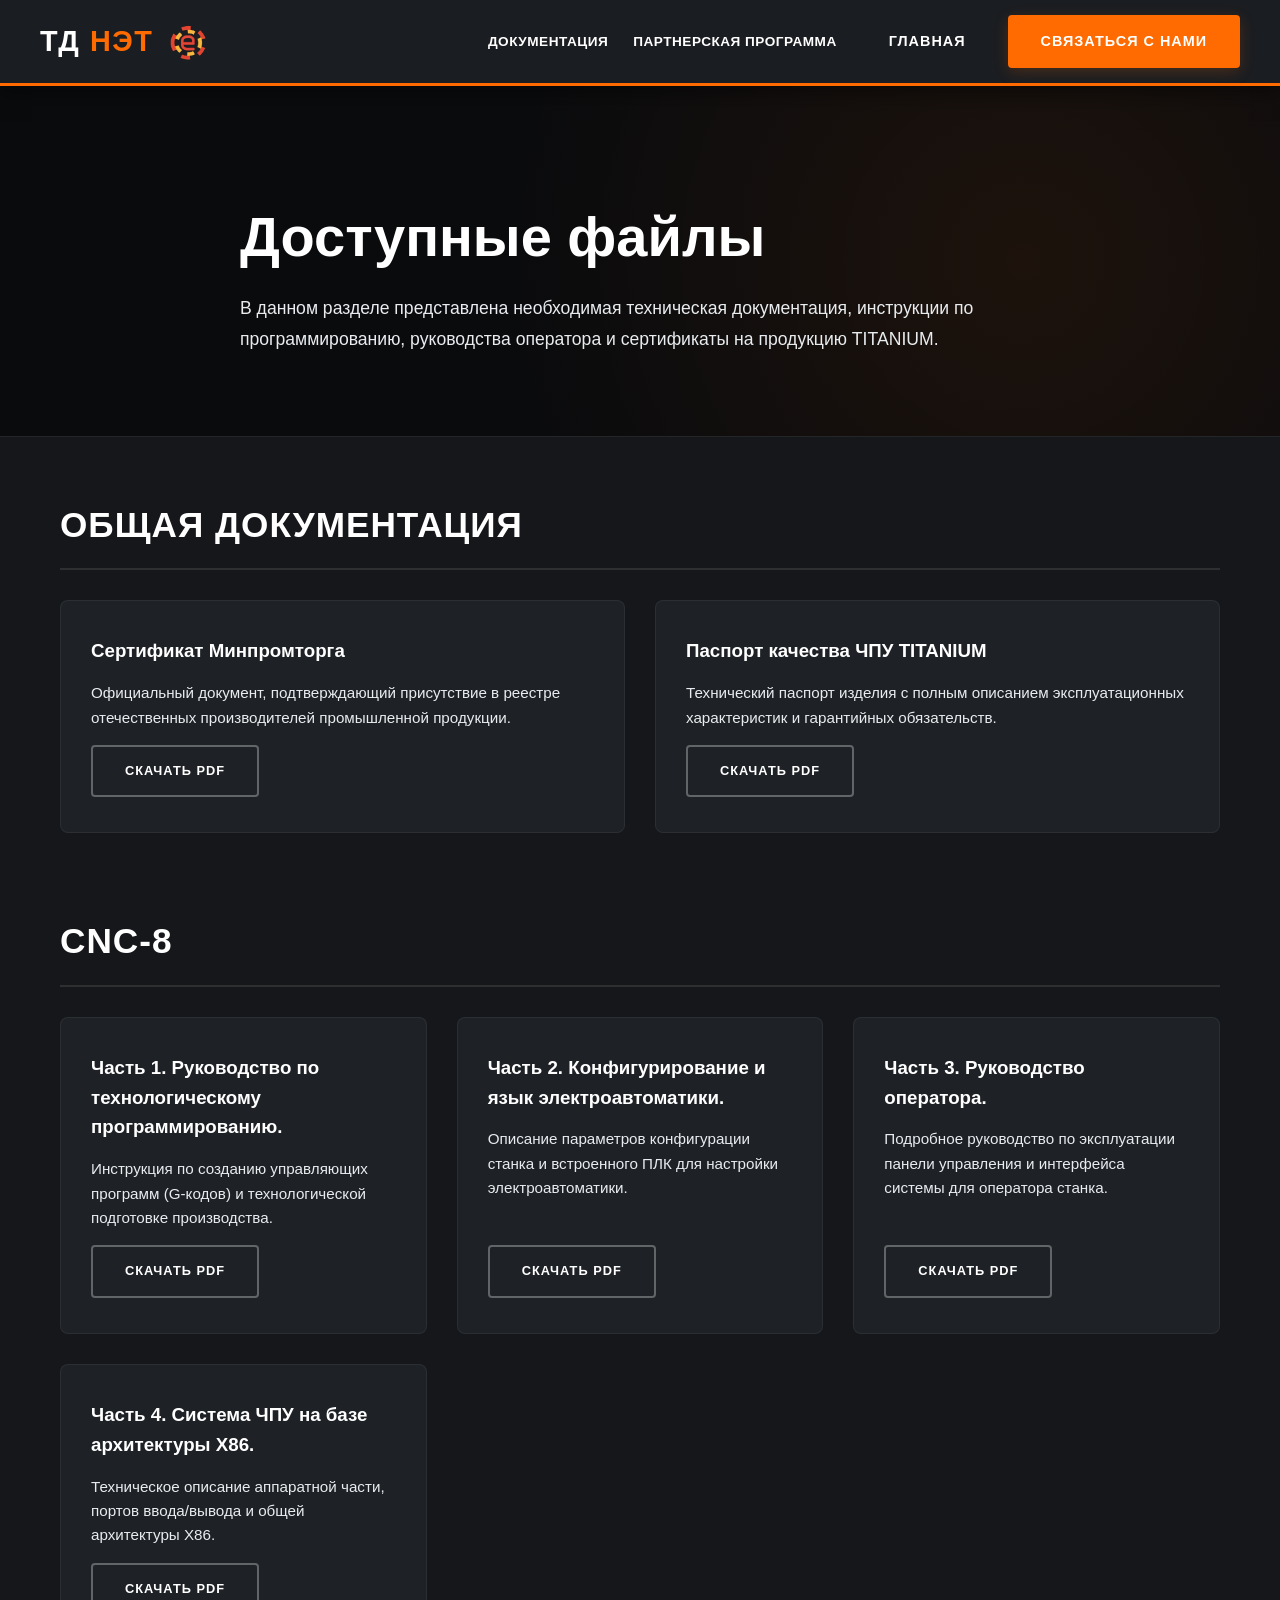
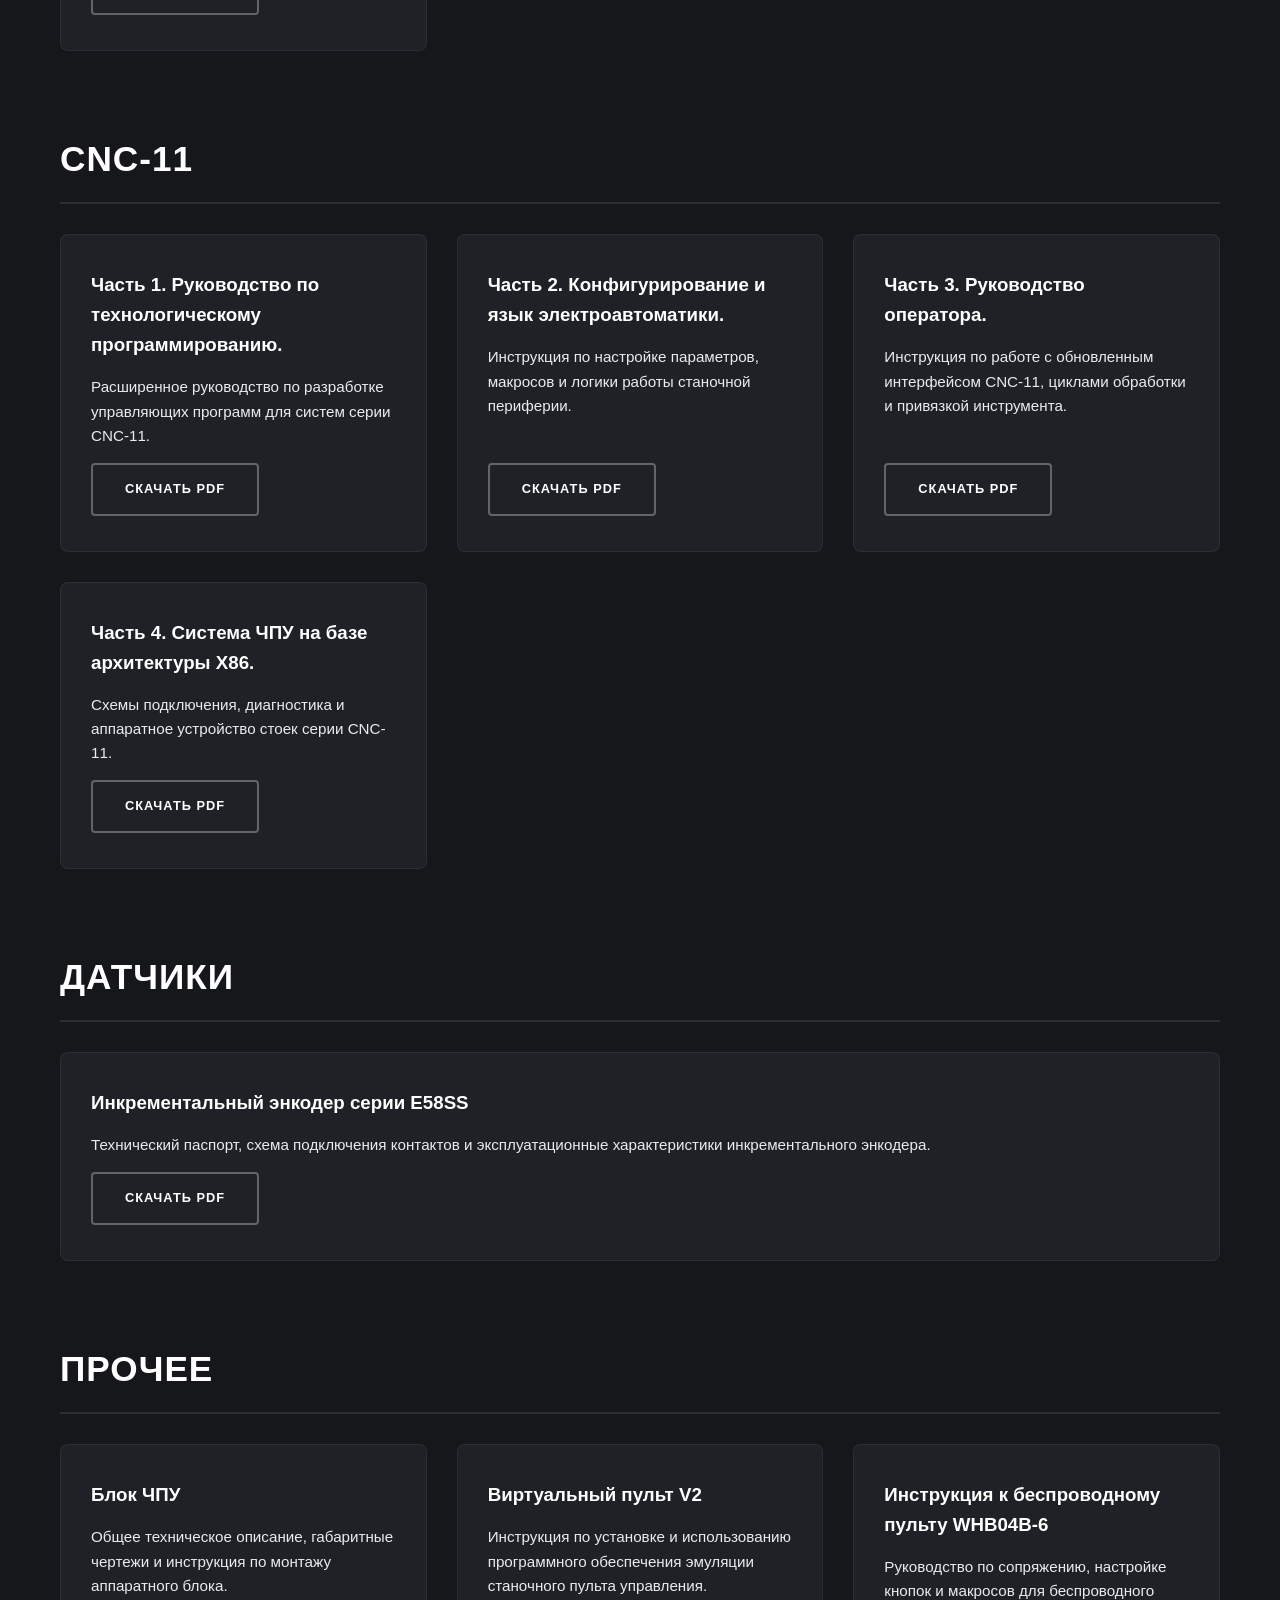
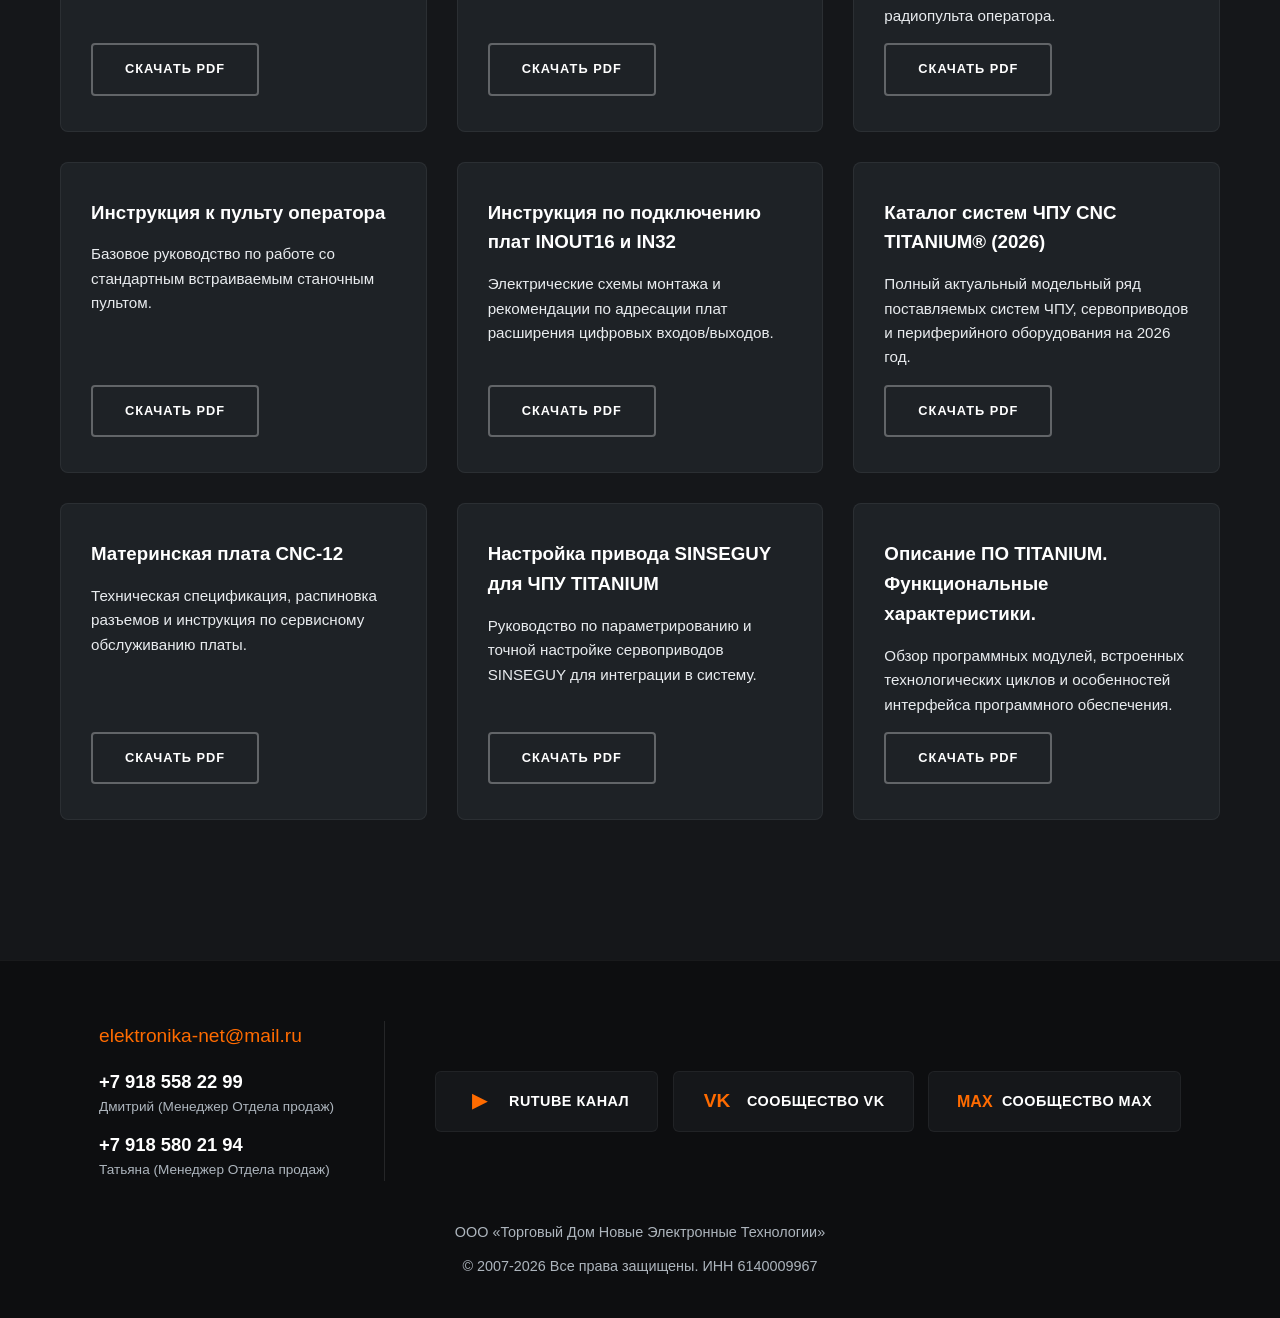
==== commit 68328570: "Update docs.html" ====
--- a/docs.html
+++ b/docs.html
@@ -108,22 +108,22 @@
                         <div class="doc-card">
                             <h3 style="text-transform: none;">Часть 1. Руководство по технологическому программированию.</h3>
                             <p>Инструкция по созданию управляющих программ (G-кодов) и технологической подготовке производства.</p>
-                            <a href="#" class="btn btn-outline" style="font-size: 0.8rem; text-transform: uppercase;">Скачать PDF</a>
+                            <a href="Руководство CNC-8 часть 1.pdf" download class="btn btn-outline" style="font-size: 0.8rem; text-transform: uppercase;">Скачать PDF</a>
                         </div>
                         <div class="doc-card">
                             <h3 style="text-transform: none;">Часть 2. Конфигурирование и язык электроавтоматики.</h3>
                             <p>Описание параметров конфигурации станка и встроенного ПЛК для настройки электроавтоматики.</p>
-                            <a href="#" class="btn btn-outline" style="font-size: 0.8rem; text-transform: uppercase;">Скачать PDF</a>
+                            <a href="Руководство CNC-8 часть 2.pdf" download class="btn btn-outline" style="font-size: 0.8rem; text-transform: uppercase;">Скачать PDF</a>
                         </div>
                         <div class="doc-card">
                             <h3 style="text-transform: none;">Часть 3. Руководство оператора.</h3>
                             <p>Подробное руководство по эксплуатации панели управления и интерфейса системы для оператора станка.</p>
-                            <a href="#" class="btn btn-outline" style="font-size: 0.8rem; text-transform: uppercase;">Скачать PDF</a>
+                            <a href="Руководство CNC-8 часть 3.pdf" download class="btn btn-outline" style="font-size: 0.8rem; text-transform: uppercase;">Скачать PDF</a>
                         </div>
                         <div class="doc-card">
                             <h3 style="text-transform: none;">Часть 4. Система ЧПУ на базе архитектуры X86.</h3>
                             <p>Техническое описание аппаратной части, портов ввода/вывода и общей архитектуры X86.</p>
-                            <a href="#" class="btn btn-outline" style="font-size: 0.8rem; text-transform: uppercase;">Скачать PDF</a>
+                            <a href="Руководство CNC-8 часть 4.pdf" download class="btn btn-outline" style="font-size: 0.8rem; text-transform: uppercase;">Скачать PDF</a>
                         </div>
                     </div>
                 </div>
@@ -135,22 +135,22 @@
                         <div class="doc-card">
                             <h3 style="text-transform: none;">Часть 1. Руководство по технологическому программированию.</h3>
                             <p>Расширенное руководство по разработке управляющих программ для систем серии CNC-11.</p>
-                            <a href="#" class="btn btn-outline" style="font-size: 0.8rem; text-transform: uppercase;">Скачать PDF</a>
+                            <a href="chast-1-rukovodstvo-po-tehnologicheskomu-programmirovaniyu.pdf" download class="btn btn-outline" style="font-size: 0.8rem; text-transform: uppercase;">Скачать PDF</a>
                         </div>
                         <div class="doc-card">
                             <h3 style="text-transform: none;">Часть 2. Конфигурирование и язык электроавтоматики.</h3>
                             <p>Инструкция по настройке параметров, макросов и логики работы станочной периферии.</p>
-                            <a href="#" class="btn btn-outline" style="font-size: 0.8rem; text-transform: uppercase;">Скачать PDF</a>
+                            <a href="chast-2-konfigurirovanie-i-yazyk-elektroavtomatiki.pdf" download class="btn btn-outline" style="font-size: 0.8rem; text-transform: uppercase;">Скачать PDF</a>
                         </div>
                         <div class="doc-card">
                             <h3 style="text-transform: none;">Часть 3. Руководство оператора.</h3>
                             <p>Инструкция по работе с обновленным интерфейсом CNC-11, циклами обработки и привязкой инструмента.</p>
-                            <a href="#" class="btn btn-outline" style="font-size: 0.8rem; text-transform: uppercase;">Скачать PDF</a>
+                            <a href="chast-3-rukovodstvo-operatora.pdf" download class="btn btn-outline" style="font-size: 0.8rem; text-transform: uppercase;">Скачать PDF</a>
                         </div>
                         <div class="doc-card">
                             <h3 style="text-transform: none;">Часть 4. Система ЧПУ на базе архитектуры X86.</h3>
                             <p>Схемы подключения, диагностика и аппаратное устройство стоек серии CNC-11.</p>
-                            <a href="#" class="btn btn-outline" style="font-size: 0.8rem; text-transform: uppercase;">Скачать PDF</a>
+                            <a href="chast-4-sistema-chpu-na-baze-arhitektury-h86.pdf" download class="btn btn-outline" style="font-size: 0.8rem; text-transform: uppercase;">Скачать PDF</a>
                         </div>
                     </div>
                 </div>
@@ -174,47 +174,47 @@
                         <div class="doc-card">
                             <h3 style="text-transform: none;">Блок ЧПУ</h3>
                             <p>Общее техническое описание, габаритные чертежи и инструкция по монтажу аппаратного блока.</p>
-                            <a href="#" class="btn btn-outline" style="font-size: 0.8rem; text-transform: uppercase;">Скачать PDF</a>
+                            <a href="blok_chpu_cnc-11.pdf" download class="btn btn-outline" style="font-size: 0.8rem; text-transform: uppercase;">Скачать PDF</a>
                         </div>
                         <div class="doc-card">
                             <h3 style="text-transform: none;">Виртуальный пульт V2</h3>
                             <p>Инструкция по установке и использованию программного обеспечения эмуляции станочного пульта управления.</p>
-                            <a href="#" class="btn btn-outline" style="font-size: 0.8rem; text-transform: uppercase;">Скачать PDF</a>
+                            <a href="virtualnyy_pult_v2.pdf" download class="btn btn-outline" style="font-size: 0.8rem; text-transform: uppercase;">Скачать PDF</a>
                         </div>
                         <div class="doc-card">
                             <h3 style="text-transform: none;">Инструкция к беспроводному пульту WHB04B-6</h3>
                             <p>Руководство по сопряжению, настройке кнопок и макросов для беспроводного радиопульта оператора.</p>
-                            <a href="#" class="btn btn-outline" style="font-size: 0.8rem; text-transform: uppercase;">Скачать PDF</a>
+                            <a href="besprovodnoy_pult_v2.pdf" download class="btn btn-outline" style="font-size: 0.8rem; text-transform: uppercase;">Скачать PDF</a>
                         </div>
                         <div class="doc-card">
                             <h3 style="text-transform: none;">Инструкция к пульту оператора</h3>
                             <p>Базовое руководство по работе со стандартным встраиваемым станочным пультом.</p>
-                            <a href="#" class="btn btn-outline" style="font-size: 0.8rem; text-transform: uppercase;">Скачать PDF</a>
+                            <a href="pult_operator.pdf" download class="btn btn-outline" style="font-size: 0.8rem; text-transform: uppercase;">Скачать PDF</a>
                         </div>
                         <div class="doc-card">
                             <h3 style="text-transform: none;">Инструкция по подключению плат INOUT16 и IN32</h3>
                             <p>Электрические схемы монтажа и рекомендации по адресации плат расширения цифровых входов/выходов.</p>
-                            <a href="#" class="btn btn-outline" style="font-size: 0.8rem; text-transform: uppercase;">Скачать PDF</a>
-                        </div>
-                        <div class="doc-card">
-                            <h3 style="text-transform: none;">Каталог систем ЧПУ CNC TITANIUM®</h3>
-                            <p>Полный актуальный модельный ряд поставляемых систем ЧПУ, сервоприводов и периферийного оборудования.</p>
-                            <a href="#" class="btn btn-outline" style="font-size: 0.8rem; text-transform: uppercase;">Скачать PDF</a>
+                            <a href="16_i_32_plata_instrukciya_podklyucheniya_0.pdf" download class="btn btn-outline" style="font-size: 0.8rem; text-transform: uppercase;">Скачать PDF</a>
+                        </div>
+                        <div class="doc-card">
+                            <h3 style="text-transform: none;">Каталог систем ЧПУ CNC TITANIUM® (2026)</h3>
+                            <p>Полный актуальный модельный ряд поставляемых систем ЧПУ, сервоприводов и периферийного оборудования на 2026 год.</p>
+                            <a href="КАТАЛОГ2026_compressed.pdf" download class="btn btn-outline" style="font-size: 0.8rem; text-transform: uppercase;">Скачать PDF</a>
                         </div>
                         <div class="doc-card">
                             <h3 style="text-transform: none;">Материнская плата CNC-12</h3>
                             <p>Техническая спецификация, распиновка разъемов и инструкция по сервисному обслуживанию платы.</p>
-                            <a href="#" class="btn btn-outline" style="font-size: 0.8rem; text-transform: uppercase;">Скачать PDF</a>
+                            <a href="materinskaya_plata_cnc-12_0.pdf" download class="btn btn-outline" style="font-size: 0.8rem; text-transform: uppercase;">Скачать PDF</a>
                         </div>
                         <div class="doc-card">
                             <h3 style="text-transform: none;">Настройка привода SINSEGUY для ЧПУ TITANIUM</h3>
                             <p>Руководство по параметрированию и точной настройке сервоприводов SINSEGUY для интеграции в систему.</p>
-                            <a href="#" class="btn btn-outline" style="font-size: 0.8rem; text-transform: uppercase;">Скачать PDF</a>
+                            <a href="nastroyka_privoda_sinseguy_dlya_titanium.pdf" download class="btn btn-outline" style="font-size: 0.8rem; text-transform: uppercase;">Скачать PDF</a>
                         </div>
                         <div class="doc-card">
                             <h3 style="text-transform: none;">Описание ПО TITANIUM. Функциональные характеристики.</h3>
                             <p>Обзор программных модулей, встроенных технологических циклов и особенностей интерфейса программного обеспечения.</p>
-                            <a href="#" class="btn btn-outline" style="font-size: 0.8rem; text-transform: uppercase;">Скачать PDF</a>
+                            <a href="funkcionalnye_harakteristiki_po_titanium.pdf" download class="btn btn-outline" style="font-size: 0.8rem; text-transform: uppercase;">Скачать PDF</a>
                         </div>
                     </div>
                 </div>
@@ -265,7 +265,6 @@
 
     <script>
         document.addEventListener('DOMContentLoaded', () => {
-            // Плавное появление подвала и секций
             requestAnimationFrame(() => {
                 setTimeout(() => {
                     const mainObserver = new IntersectionObserver((entries) => {
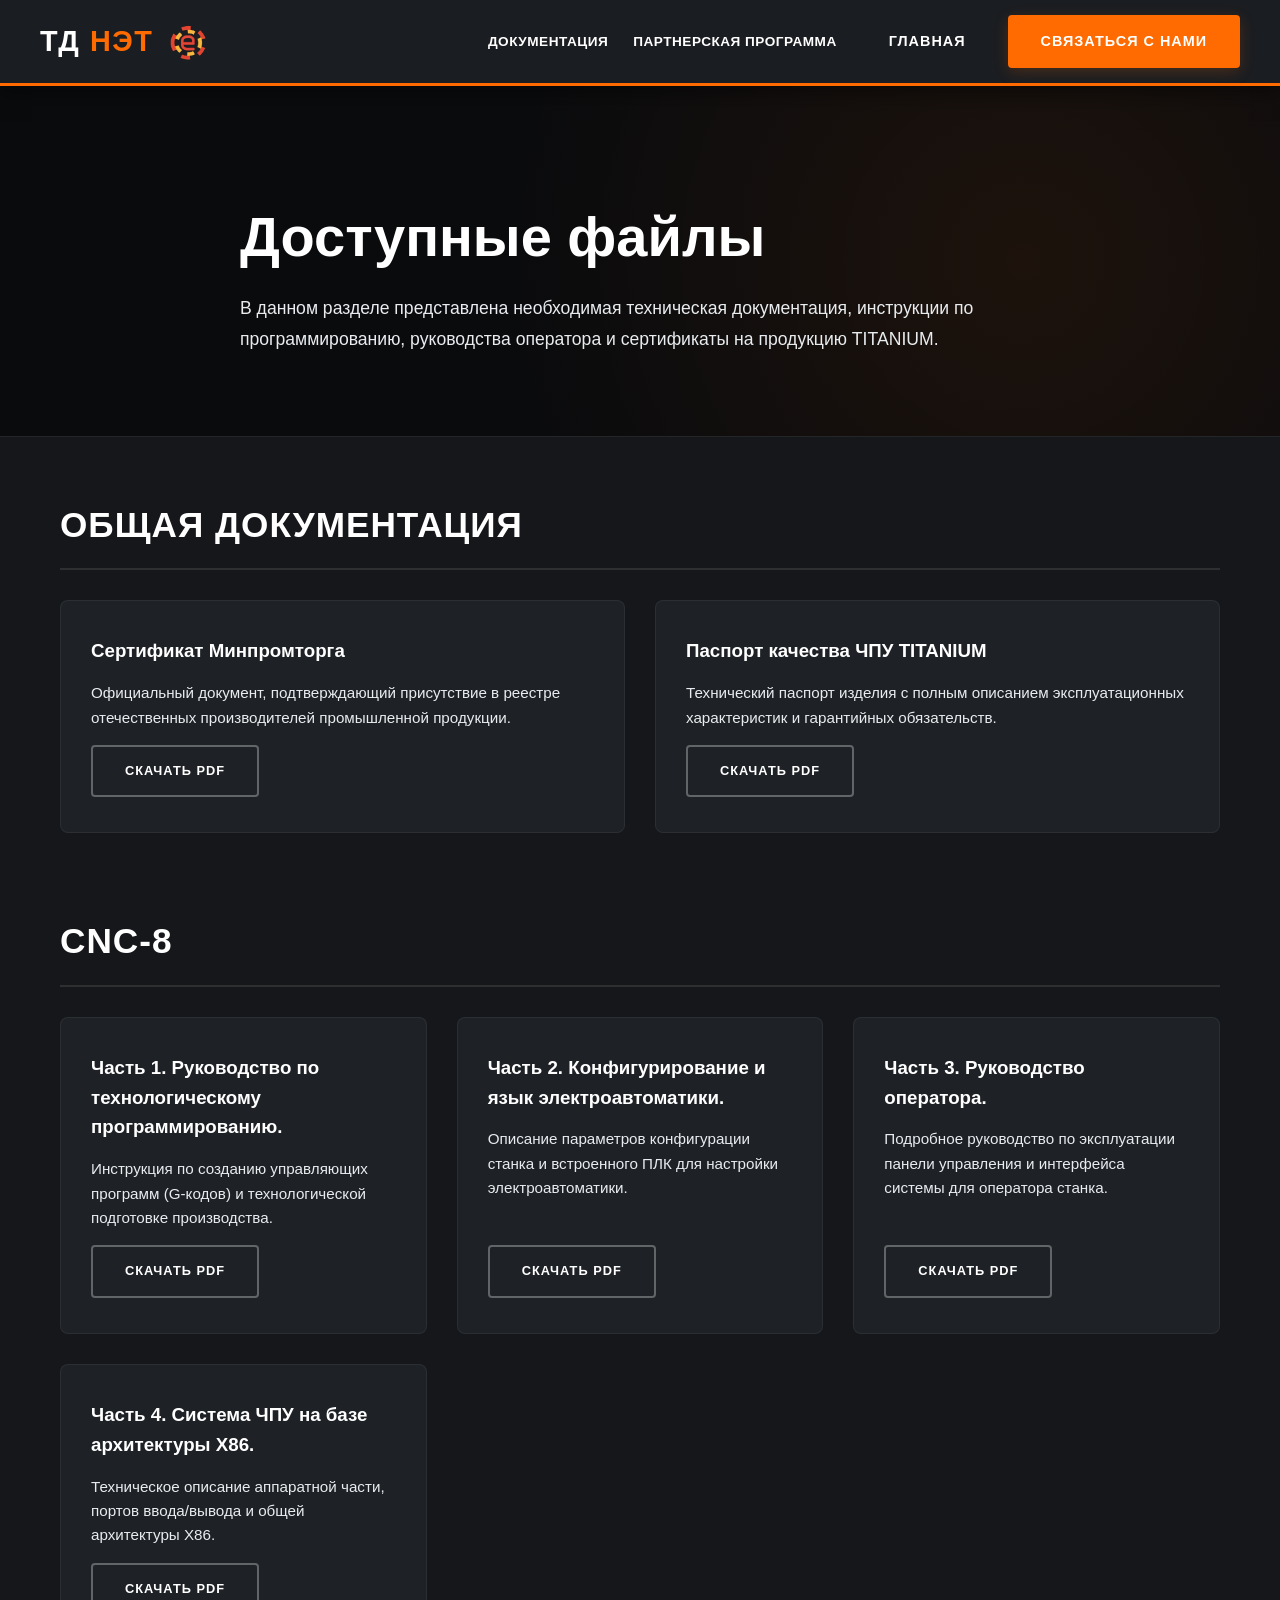
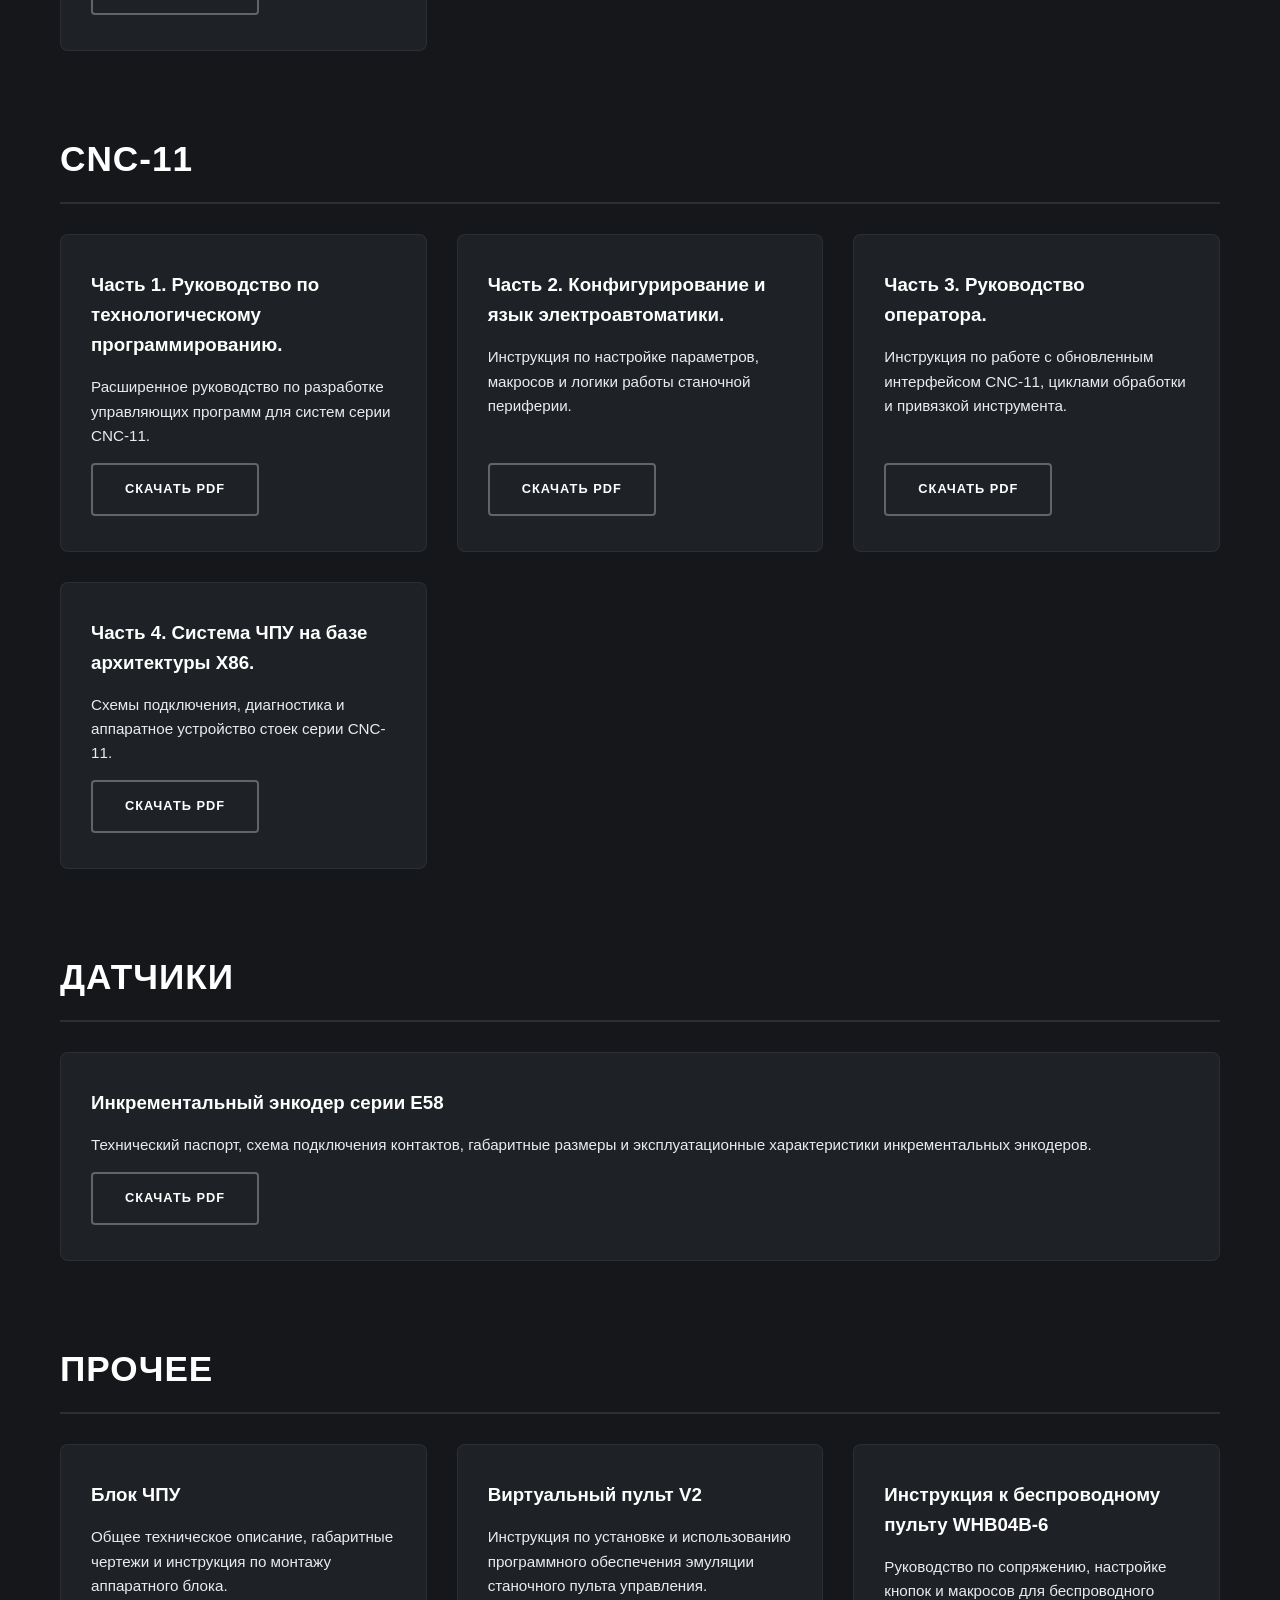
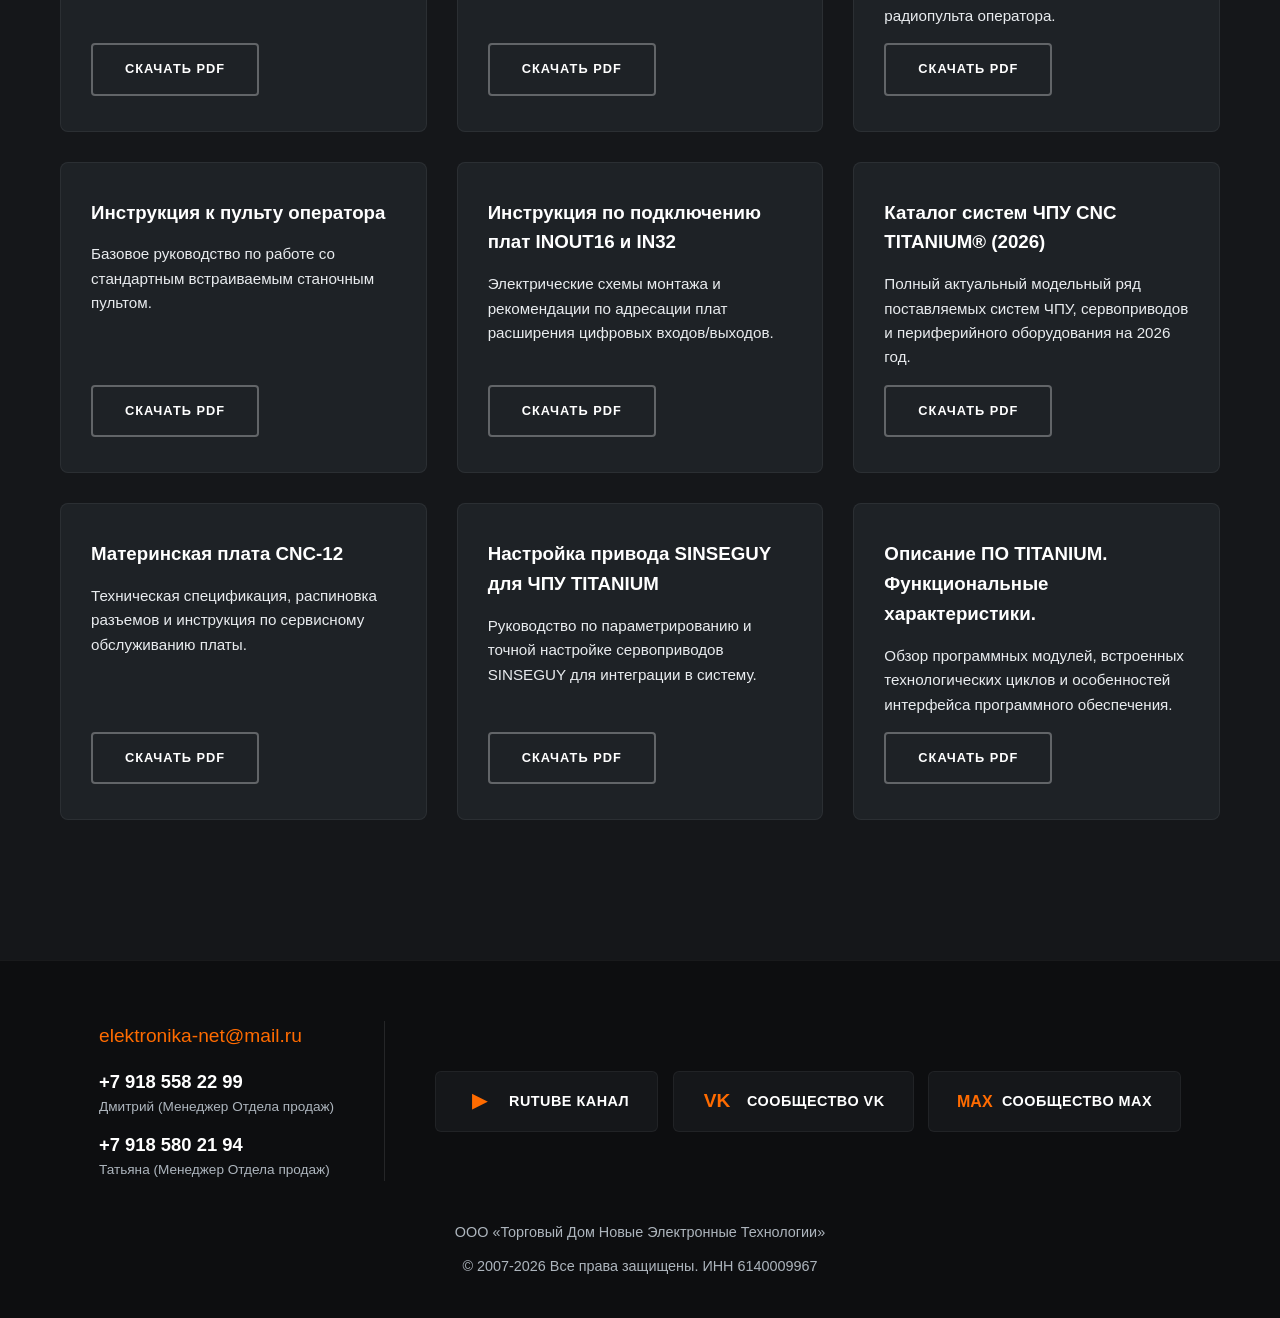
==== commit 0f21b913: "Update docs.html" ====
--- a/docs.html
+++ b/docs.html
@@ -24,10 +24,8 @@
     <link rel="preconnect" href="https://ajax.googleapis.com" crossorigin>
     <link rel="preload" href="Benzin-ExtraBold.woff2" as="font" type="font/woff2" crossorigin>
 
-    <!-- Подключение общего файла стилей -->
     <link rel="stylesheet" href="style.css">
 
-    <!-- Микроразметка Schema.org -->
     <script type="application/ld+json">
     {
       "@context": "https://schema.org",
@@ -80,7 +78,6 @@
             </div>
         </section>
 
-        <!-- Основной раздел с документами -->
         <section class="docs-list-section">
             <div class="container">
 
@@ -160,9 +157,9 @@
                     <h2 style="border-bottom: 2px solid rgba(255,255,255,0.1); padding-bottom: 15px; margin-bottom: 30px;">Датчики</h2>
                     <div class="docs-grid">
                         <div class="doc-card">
-                            <h3 style="text-transform: none;">Инкрементальный энкодер серии E58SS</h3>
-                            <p>Технический паспорт, схема подключения контактов и эксплуатационные характеристики инкрементального энкодера.</p>
-                            <a href="#" class="btn btn-outline" style="font-size: 0.8rem; text-transform: uppercase;">Скачать PDF</a>
+                            <h3 style="text-transform: none;">Инкрементальный энкодер серии E58</h3>
+                            <p>Технический паспорт, схема подключения контактов, габаритные размеры и эксплуатационные характеристики инкрементальных энкодеров.</p>
+                            <a href="-582.pdf" download class="btn btn-outline" style="font-size: 0.8rem; text-transform: uppercase;">Скачать PDF</a>
                         </div>
                     </div>
                 </div>
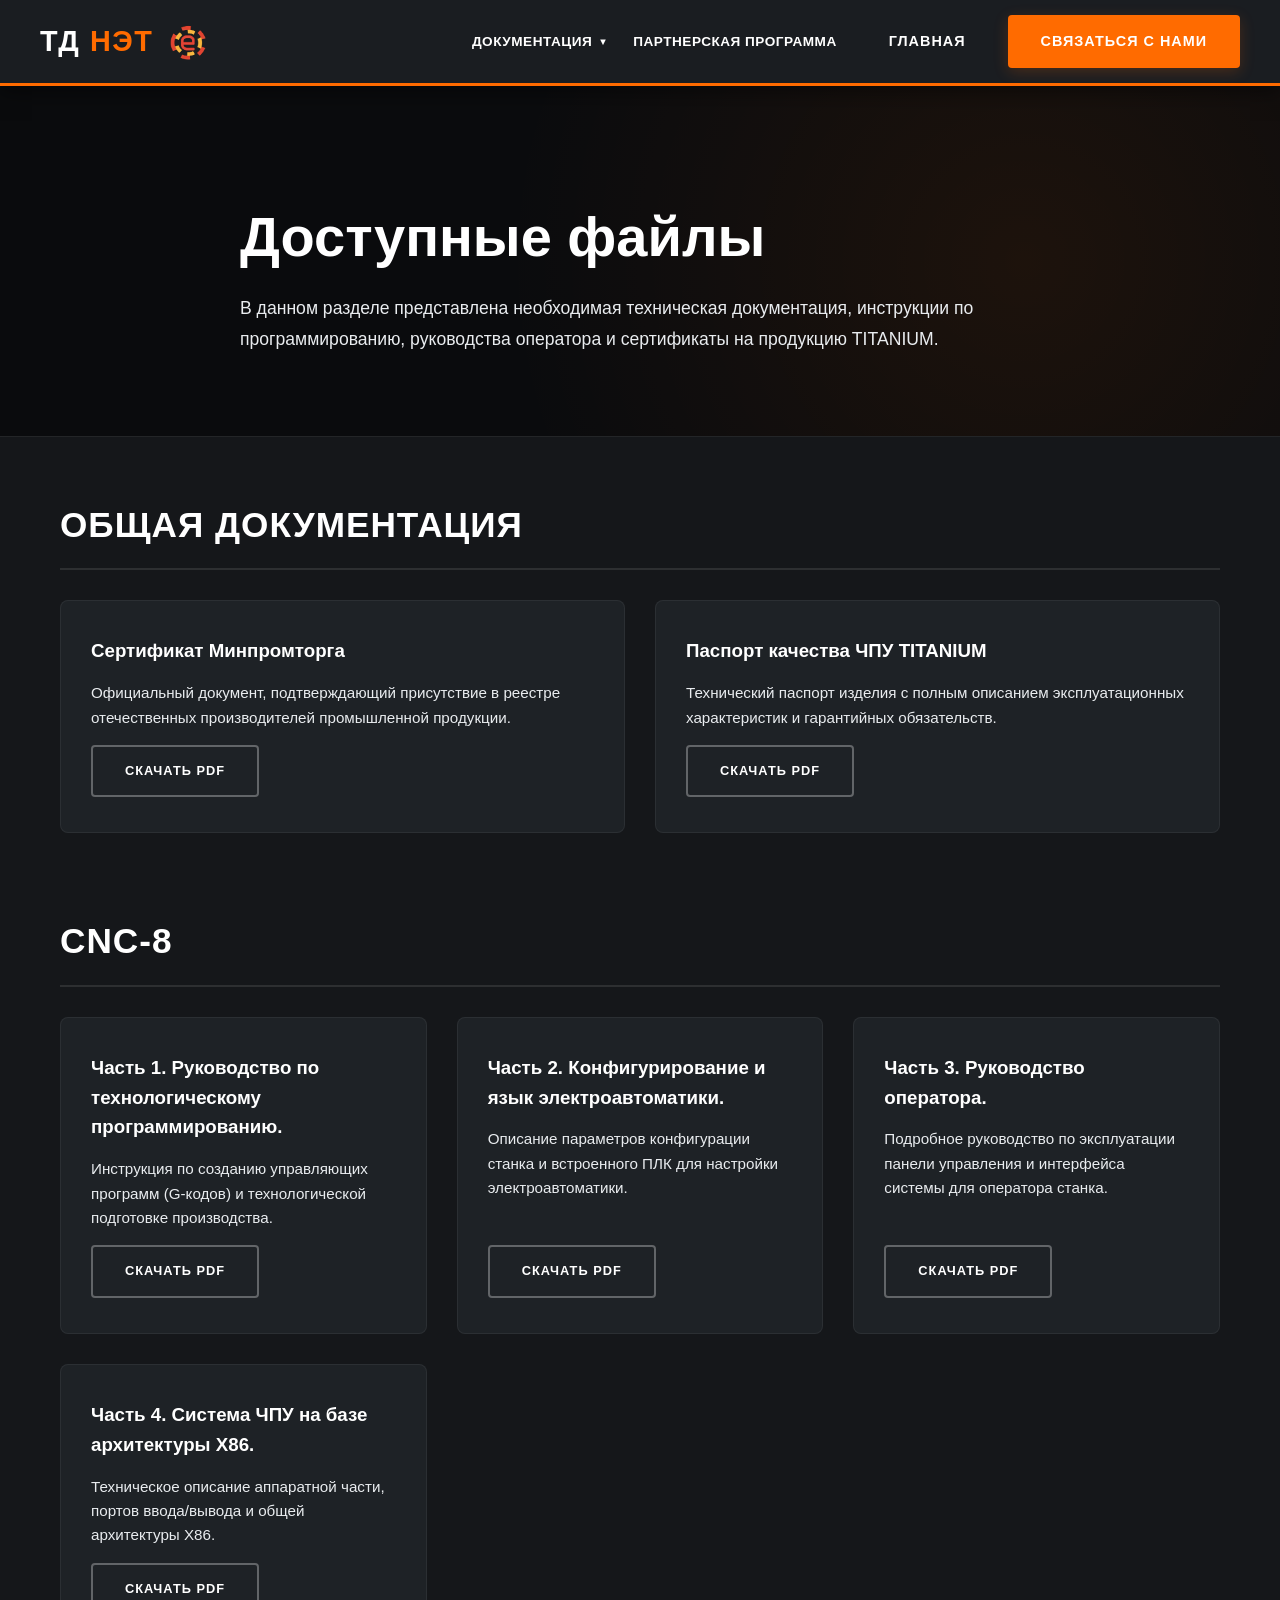
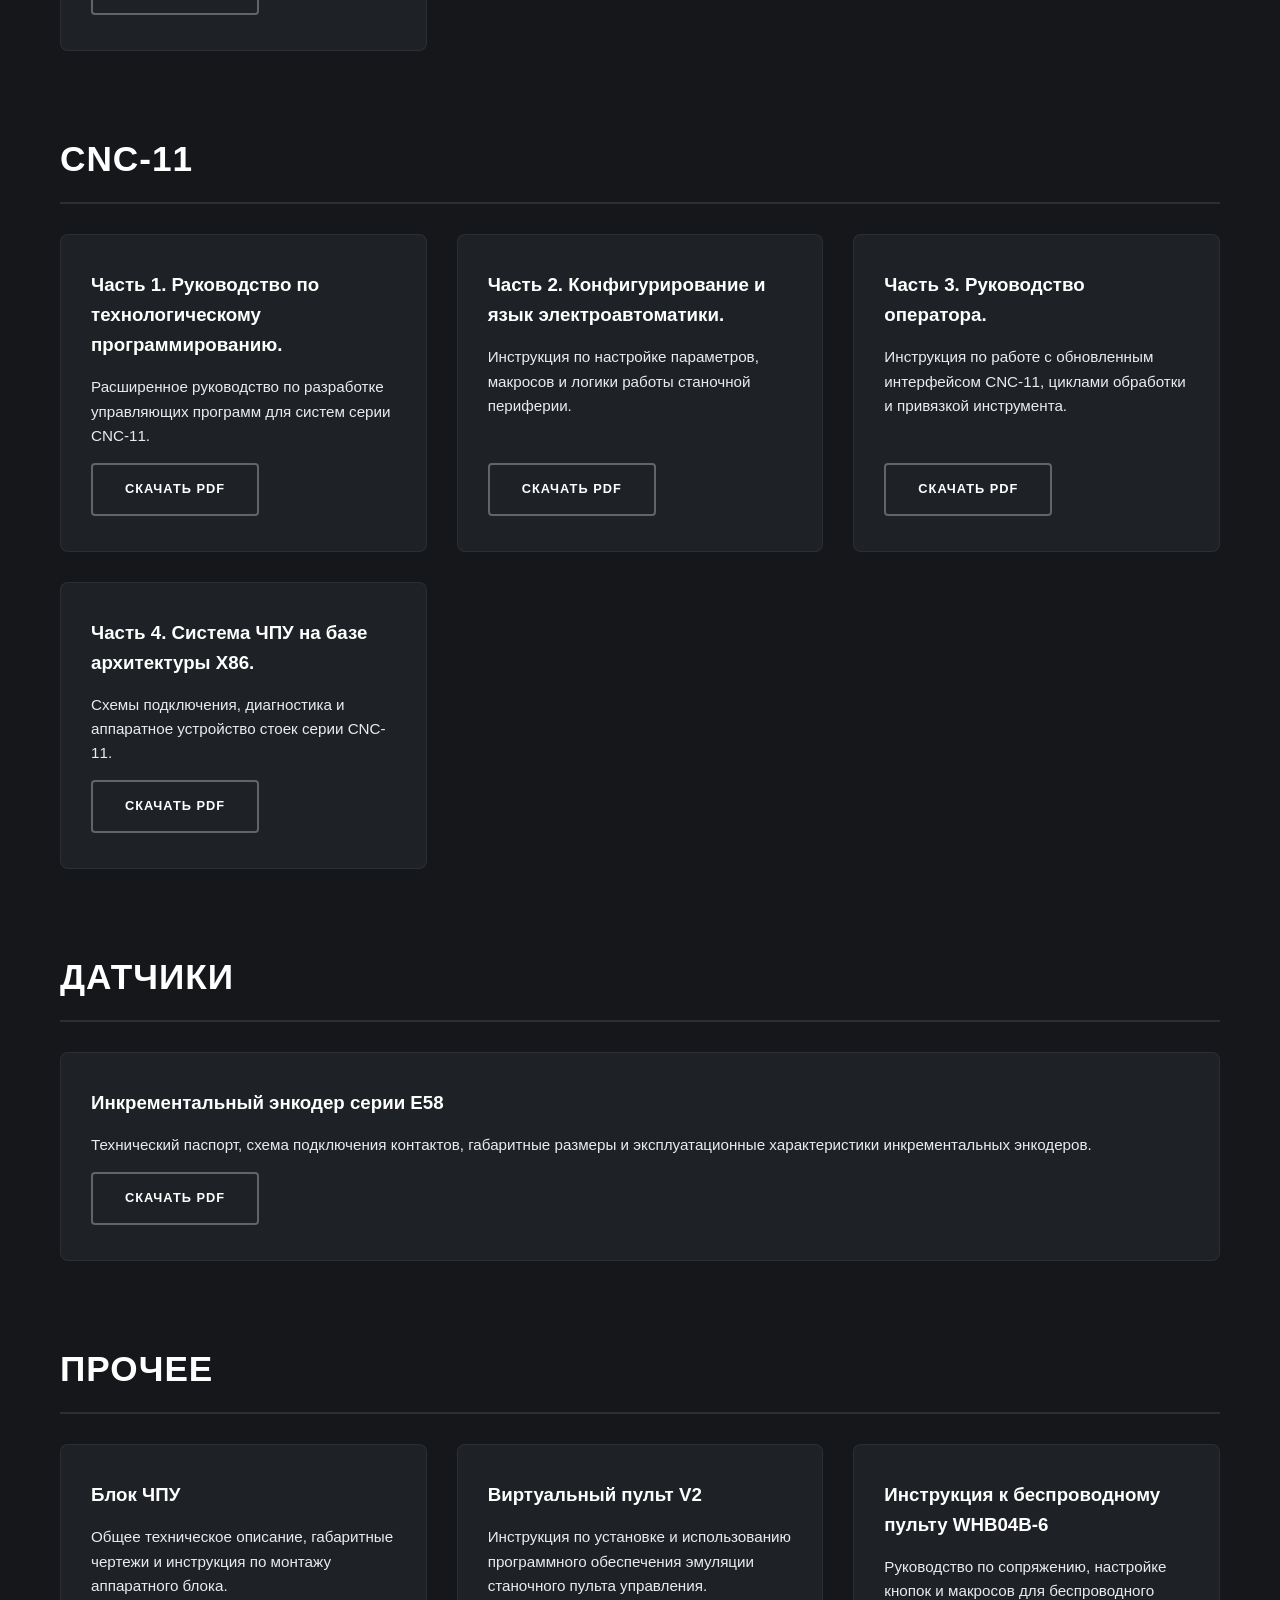
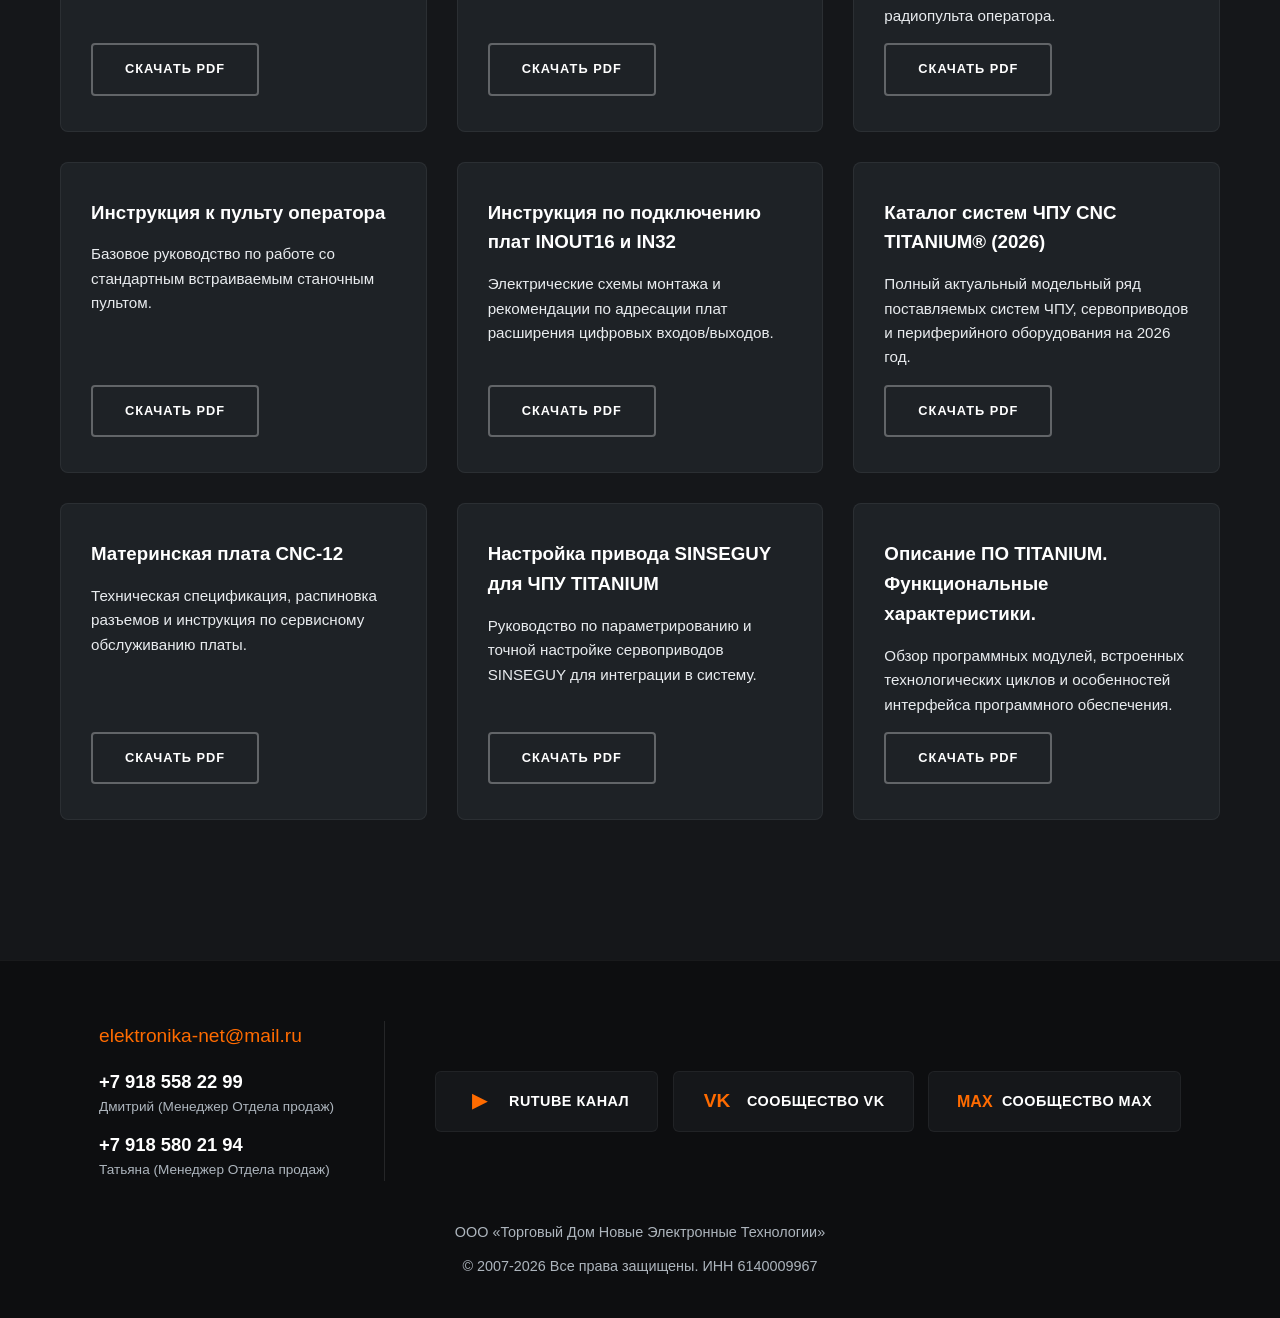
==== commit 2f85e7ad: "Update docs.html" ====
--- a/docs.html
+++ b/docs.html
@@ -4,7 +4,6 @@
     <meta charset="UTF-8">
     <meta name="viewport" content="width=device-width, initial-scale=1.0">
     
-    <!-- СЕО ОПТИМИЗАЦИЯ -->
     <title>Документация, инструкции и паспорта на системы ЧПУ TITANIUM | ТД НЭТ</title>
     <meta name="description" content="Официальная документация, руководства по технологическому программированию, инструкции оператора и паспорта качества на системы ЧПУ CNC-8 и CNC-11 от ТД НЭТ.">
     <meta name="robots" content="index, follow">
@@ -46,6 +45,18 @@
       ]
     }
     </script>
+
+    <style>
+        /* Стили выпадающего меню */
+        .nav-dropdown { position: relative; display: flex; align-items: center; padding: 15px 0; cursor: pointer; }
+        .nav-dropdown::after { content: ''; position: absolute; bottom: 0; left: 0; right: 0; height: 15px; } 
+        .dropdown-content { display: none; position: absolute; background-color: #1a1d21; min-width: 320px; box-shadow: 0 10px 30px rgba(0,0,0,0.7); z-index: 200; border-radius: 6px; top: 100%; left: 0; border: 1px solid var(--primary-orange); overflow: hidden; }
+        .dropdown-content a { color: var(--text-light); padding: 14px 20px; text-decoration: none; display: block; font-size: 0.85rem; font-weight: 600; border-bottom: 1px solid rgba(255,255,255,0.05); transition: all 0.3s ease; line-height: 1.4; text-transform: none; letter-spacing: normal; }
+        .dropdown-content a:last-child { border-bottom: none; }
+        .dropdown-content a:hover { background-color: var(--primary-orange); color: #ffffff; padding-left: 25px; }
+        .nav-dropdown:hover .dropdown-content { display: block; animation: fadeIn 0.3s ease; }
+        @keyframes fadeIn { from { opacity: 0; transform: translateY(-10px); } to { opacity: 1; transform: translateY(0); } }
+    </style>
 </head>
 <body>
 
@@ -57,7 +68,14 @@
             </a>
             <div style="display: flex; align-items: center;">
                 <nav class="header-nav">
-                    <a href="docs.html" class="nav-link">Документация</a>
+                    <div class="nav-dropdown">
+                        <span class="nav-link" style="display: flex; align-items: center; gap: 6px;">Документация <span style="font-size: 0.6rem;">▼</span></span>
+                        <div class="dropdown-content">
+                            <a href="policy.html">Политика в отношении персональных данных</a>
+                            <a href="oferta.html">Оферта и политика конфиденциальности</a>
+                            <a href="docs.html">Документация</a>
+                        </div>
+                    </div>
                     <a href="partner.html" class="nav-link">Партнерская программа</a>
                 </nav>
                 <div class="header-buttons">
@@ -81,7 +99,6 @@
         <section class="docs-list-section">
             <div class="container">
 
-                <!-- КАТЕГОРИЯ: ОБЩИЕ ДОКУМЕНТЫ -->
                 <div class="docs-category" style="margin-bottom: 80px;">
                     <h2 style="border-bottom: 2px solid rgba(255,255,255,0.1); padding-bottom: 15px; margin-bottom: 30px;">Общая документация</h2>
                     <div class="docs-grid">
@@ -98,7 +115,6 @@
                     </div>
                 </div>
 
-                <!-- КАТЕГОРИЯ: CNC-8 -->
                 <div class="docs-category" style="margin-bottom: 80px;">
                     <h2 style="border-bottom: 2px solid rgba(255,255,255,0.1); padding-bottom: 15px; margin-bottom: 30px;">CNC-8</h2>
                     <div class="docs-grid">
@@ -125,7 +141,6 @@
                     </div>
                 </div>
 
-                <!-- КАТЕГОРИЯ: CNC-11 -->
                 <div class="docs-category" style="margin-bottom: 80px;">
                     <h2 style="border-bottom: 2px solid rgba(255,255,255,0.1); padding-bottom: 15px; margin-bottom: 30px;">CNC-11</h2>
                     <div class="docs-grid">
@@ -152,7 +167,6 @@
                     </div>
                 </div>
 
-                <!-- КАТЕГОРИЯ: ДАТЧИКИ -->
                 <div class="docs-category" style="margin-bottom: 80px;">
                     <h2 style="border-bottom: 2px solid rgba(255,255,255,0.1); padding-bottom: 15px; margin-bottom: 30px;">Датчики</h2>
                     <div class="docs-grid">
@@ -164,7 +178,6 @@
                     </div>
                 </div>
 
-                <!-- КАТЕГОРИЯ: ПРОЧЕЕ -->
                 <div class="docs-category" style="margin-bottom: 40px;">
                     <h2 style="border-bottom: 2px solid rgba(255,255,255,0.1); padding-bottom: 15px; margin-bottom: 30px;">Прочее</h2>
                     <div class="docs-grid">
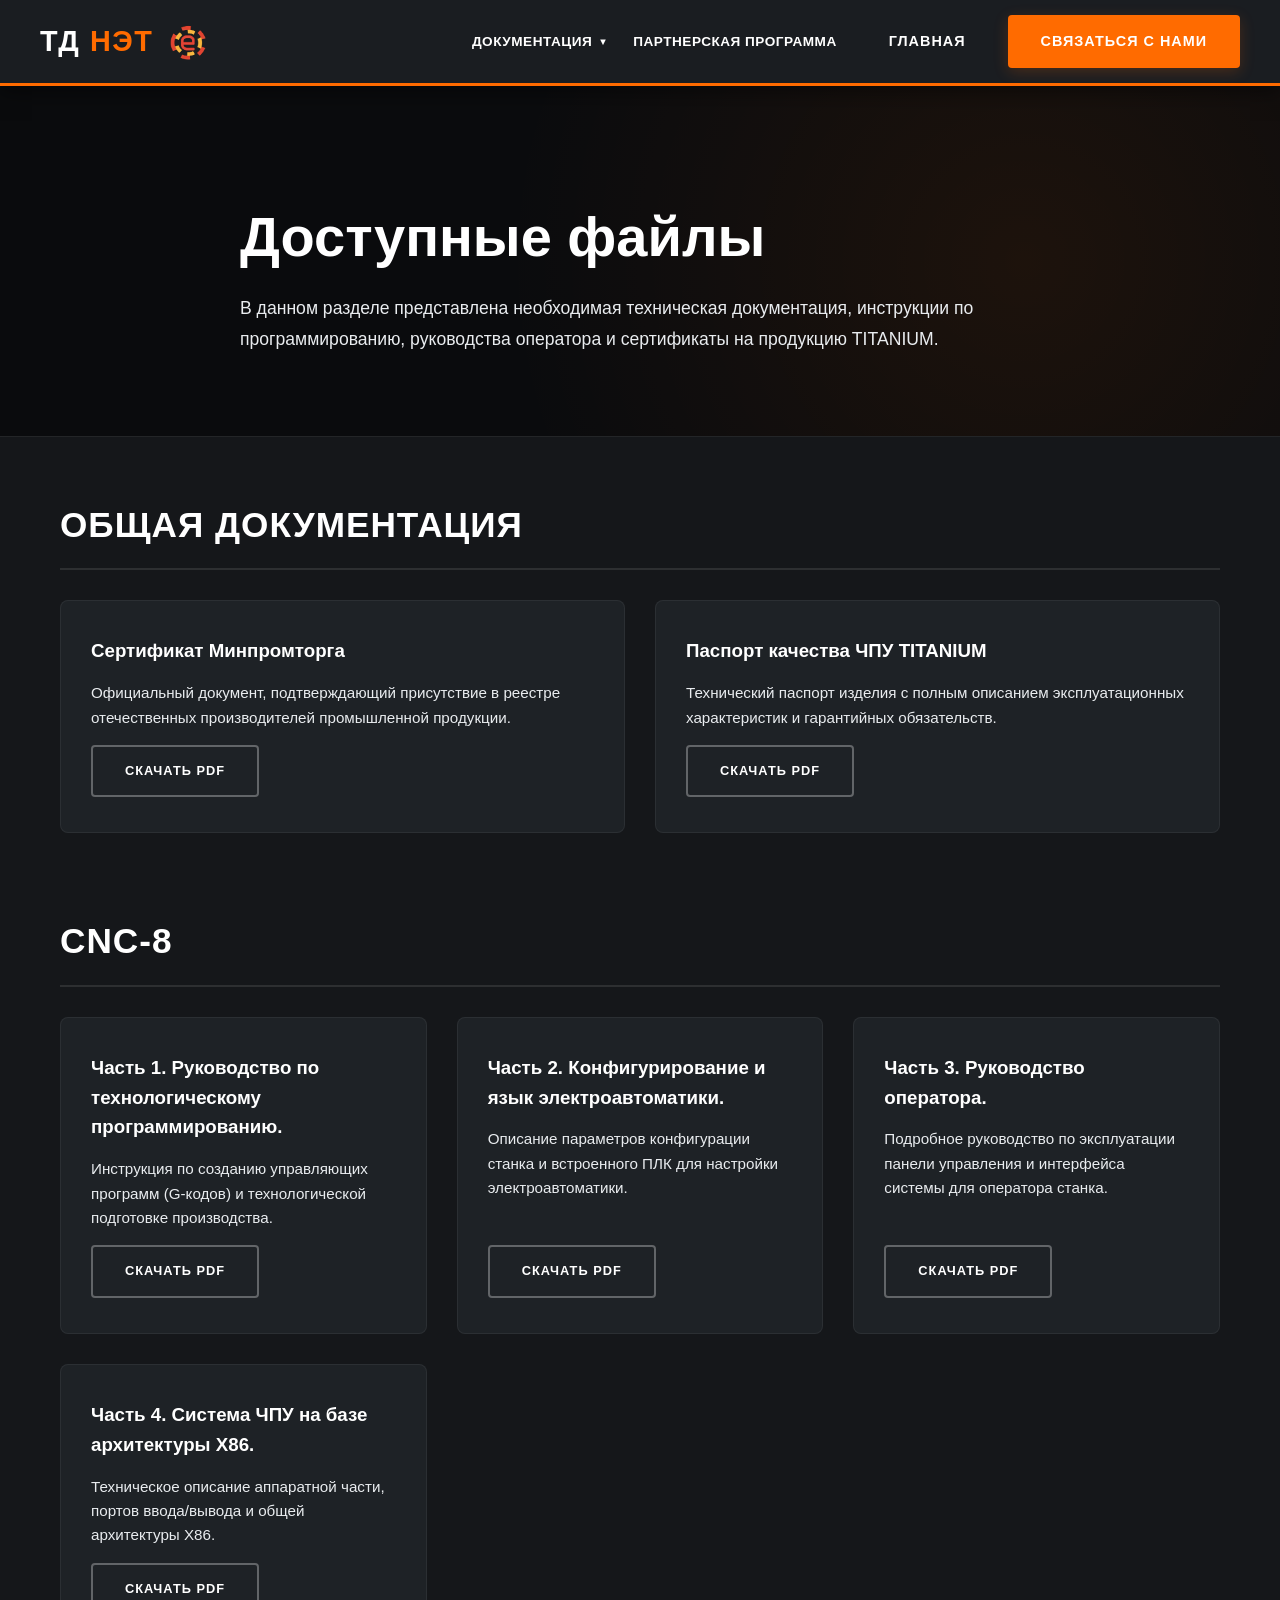
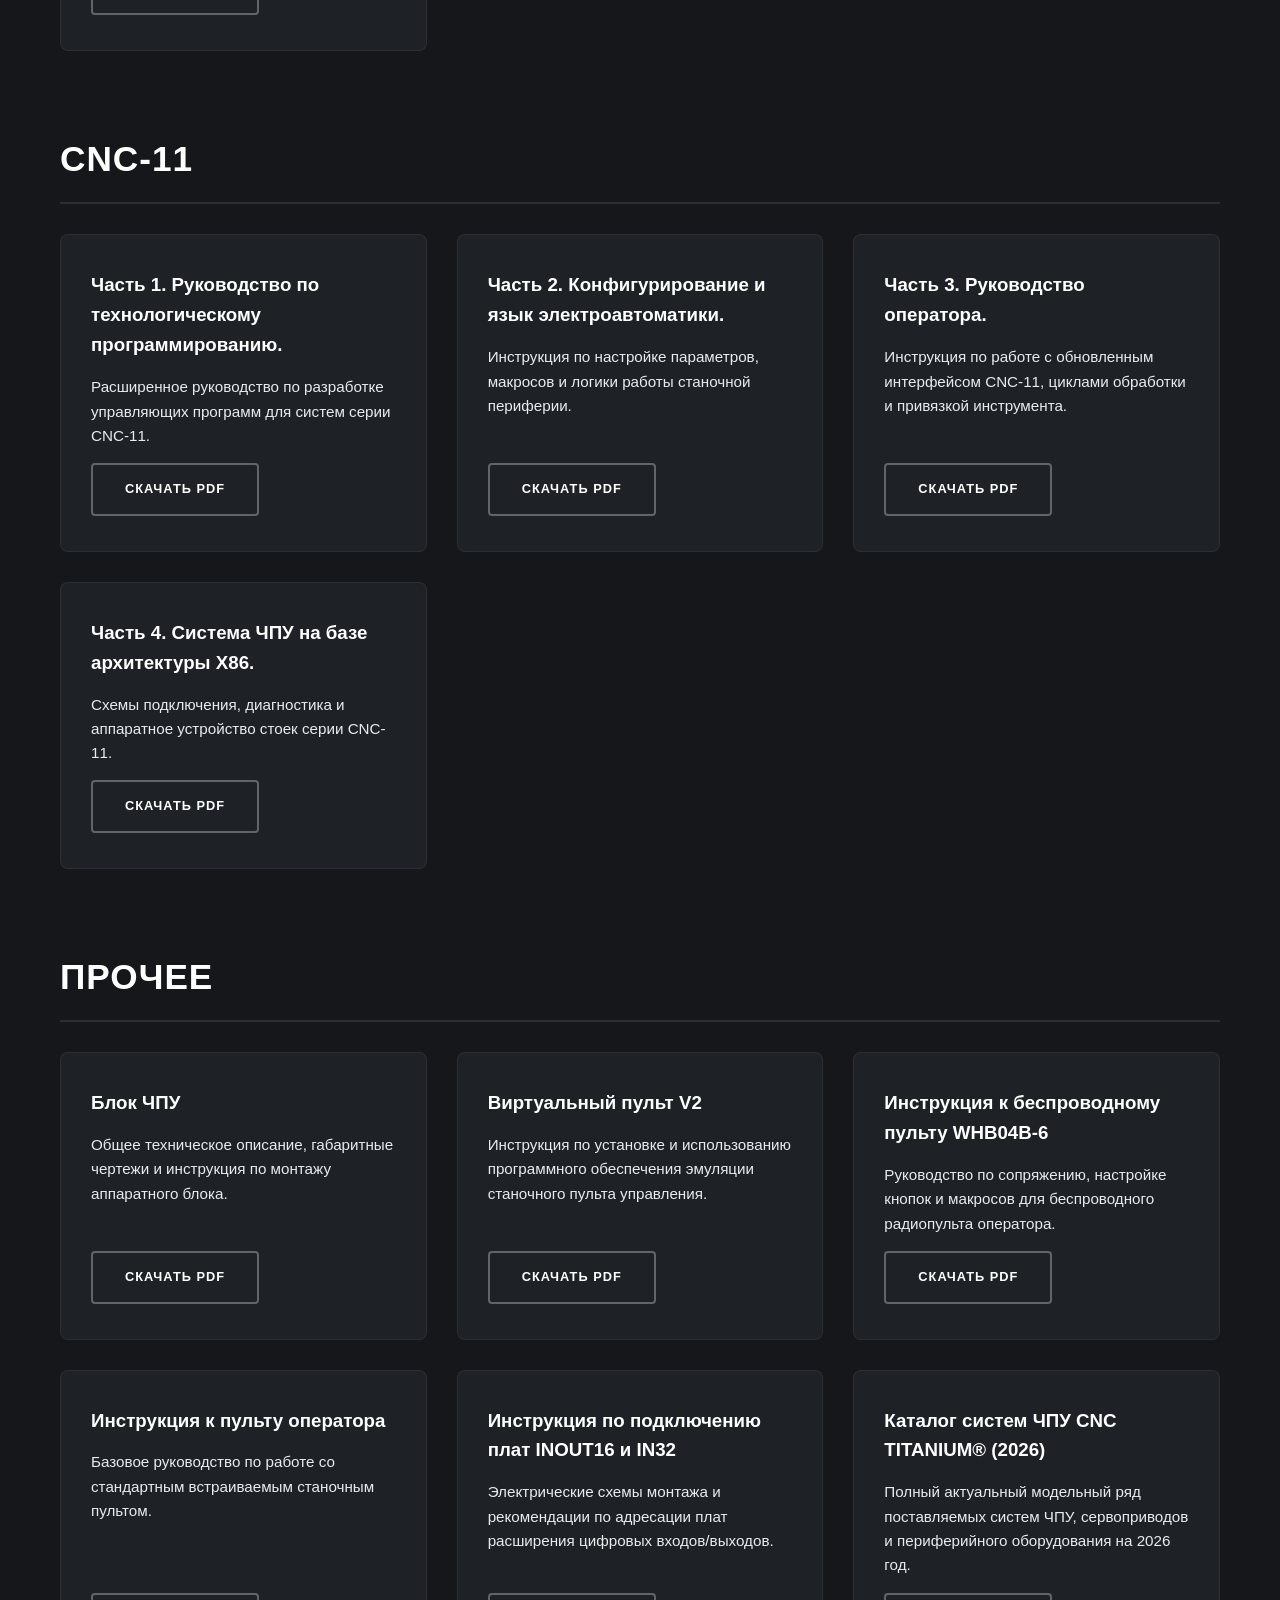
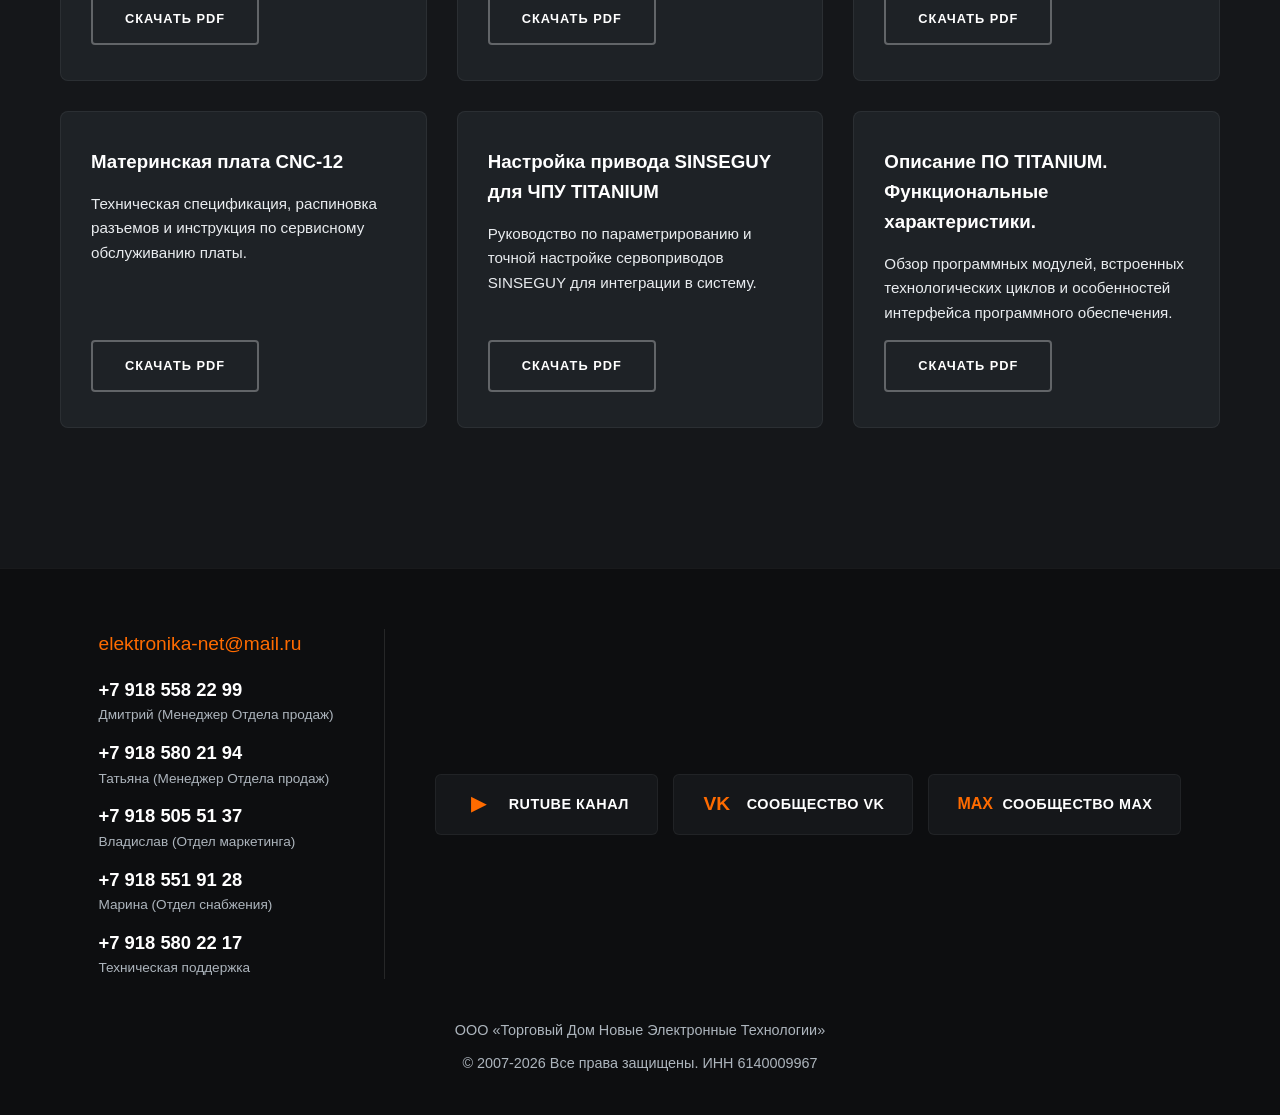
==== commit f5d58172: "Update docs.html" ====
--- a/docs.html
+++ b/docs.html
@@ -9,54 +9,9 @@
     <meta name="robots" content="index, follow">
     <link rel="canonical" href="https://chpu.net/docs.html">
 
-    <meta property="og:type" content="website">
-    <meta property="og:url" content="https://chpu.net/docs.html">
-    <meta property="og:title" content="Документация и инструкции ЧПУ TITANIUM">
-    <meta property="og:description" content="Скачайте техническую документацию, руководства оператора и сертификаты Минпромторга на промышленное оборудование ТД НЭТ.">
-    <meta property="og:site_name" content="ТД НЭТ">
-    <meta property="og:locale" content="ru_RU">
-    
-    <meta name="twitter:card" content="summary_large_image">
-    <meta name="twitter:title" content="Документация и инструкции ЧПУ TITANIUM">
-    <meta name="twitter:description" content="Скачайте техническую документацию и сертификаты на оборудование ТД НЭТ.">
-
     <link rel="preconnect" href="https://ajax.googleapis.com" crossorigin>
     <link rel="preload" href="Benzin-ExtraBold.woff2" as="font" type="font/woff2" crossorigin>
-
     <link rel="stylesheet" href="style.css">
-
-    <script type="application/ld+json">
-    {
-      "@context": "https://schema.org",
-      "@type": "Organization",
-      "name": "ООО «Торговый Дом Новые Электронные Технологии»",
-      "alternateName": "ТД НЭТ",
-      "url": "https://chpu.net/",
-      "logo": "https://chpu.net/logo.png",
-      "contactPoint": [
-        {
-          "@type": "ContactPoint",
-          "telephone": "+7-918-558-22-99",
-          "contactType": "sales",
-          "contactOption": "TollFree",
-          "areaServed": "RU",
-          "availableLanguage": "Russian"
-        }
-      ]
-    }
-    </script>
-
-    <style>
-        /* Стили выпадающего меню */
-        .nav-dropdown { position: relative; display: flex; align-items: center; padding: 15px 0; cursor: pointer; }
-        .nav-dropdown::after { content: ''; position: absolute; bottom: 0; left: 0; right: 0; height: 15px; } 
-        .dropdown-content { display: none; position: absolute; background-color: #1a1d21; min-width: 320px; box-shadow: 0 10px 30px rgba(0,0,0,0.7); z-index: 200; border-radius: 6px; top: 100%; left: 0; border: 1px solid var(--primary-orange); overflow: hidden; }
-        .dropdown-content a { color: var(--text-light); padding: 14px 20px; text-decoration: none; display: block; font-size: 0.85rem; font-weight: 600; border-bottom: 1px solid rgba(255,255,255,0.05); transition: all 0.3s ease; line-height: 1.4; text-transform: none; letter-spacing: normal; }
-        .dropdown-content a:last-child { border-bottom: none; }
-        .dropdown-content a:hover { background-color: var(--primary-orange); color: #ffffff; padding-left: 25px; }
-        .nav-dropdown:hover .dropdown-content { display: block; animation: fadeIn 0.3s ease; }
-        @keyframes fadeIn { from { opacity: 0; transform: translateY(-10px); } to { opacity: 1; transform: translateY(0); } }
-    </style>
 </head>
 <body>
 
@@ -167,17 +122,6 @@
                     </div>
                 </div>
 
-                <div class="docs-category" style="margin-bottom: 80px;">
-                    <h2 style="border-bottom: 2px solid rgba(255,255,255,0.1); padding-bottom: 15px; margin-bottom: 30px;">Датчики</h2>
-                    <div class="docs-grid">
-                        <div class="doc-card">
-                            <h3 style="text-transform: none;">Инкрементальный энкодер серии E58</h3>
-                            <p>Технический паспорт, схема подключения контактов, габаритные размеры и эксплуатационные характеристики инкрементальных энкодеров.</p>
-                            <a href="-582.pdf" download class="btn btn-outline" style="font-size: 0.8rem; text-transform: uppercase;">Скачать PDF</a>
-                        </div>
-                    </div>
-                </div>
-
                 <div class="docs-category" style="margin-bottom: 40px;">
                     <h2 style="border-bottom: 2px solid rgba(255,255,255,0.1); padding-bottom: 15px; margin-bottom: 30px;">Прочее</h2>
                     <div class="docs-grid">
@@ -247,6 +191,18 @@
                         <div>
                             <a href="tel:+79185802194">+7 918 580 21 94</a>
                             <span>Татьяна (Менеджер Отдела продаж)</span>
+                        </div>
+                        <div>
+                            <a href="tel:+79185055137">+7 918 505 51 37</a>
+                            <span>Владислав (Отдел маркетинга)</span>
+                        </div>
+                        <div>
+                            <a href="tel:+79185519128">+7 918 551 91 28</a>
+                            <span>Марина (Отдел снабжения)</span>
+                        </div>
+                        <div>
+                            <a href="tel:+79185802217">+7 918 580 22 17</a>
+                            <span>Техническая поддержка</span>
                         </div>
                     </div>
                 </div>
@@ -267,7 +223,6 @@
                 </div>
 
             </div>
-
             <p class="anim-element">ООО «Торговый Дом Новые Электронные Технологии»</p>
             <p class="anim-element" style="margin-top: 10px;">&copy; 2007-2026 Все права защищены. ИНН 6140009967</p>
         </div>
--- a/style.css
+++ b/style.css
@@ -1,3 +1,6 @@
+/* ==========================================================================
+   FONTS & VARIABLES
+   ========================================================================== */
 @font-face { font-family: 'Benzin'; src: url('Benzin-Bold.woff2') format('woff2'), url('Benzin-Bold.woff') format('woff'), url('Benzin-Bold.ttf') format('truetype'); font-weight: 700; font-style: normal; font-display: swap; }
 @font-face { font-family: 'Benzin'; src: url('Benzin-ExtraBold.woff2') format('woff2'), url('Benzin-ExtraBold.woff') format('woff'), url('Benzin-ExtraBold.ttf') format('truetype'); font-weight: 800; font-style: normal; font-display: swap; }
 
@@ -10,6 +13,9 @@
     --border-highlight: rgba(255, 255, 255, 0.15); --shadow: 0 12px 30px rgba(0, 0, 0, 0.4);
 }
 
+/* ==========================================================================
+   BASE STYLES
+   ========================================================================== */
 * { margin: 0; padding: 0; box-sizing: border-box; font-family: 'Segoe UI', Roboto, Helvetica, Arial, sans-serif; }
 html, body { overflow-x: hidden; scroll-behavior: smooth; }
 body { color: var(--text-light); background: var(--bg-grad-main); line-height: 1.6; }
@@ -17,6 +23,9 @@
 h1, h2, h3, h4 { font-family: 'Benzin', 'Segoe UI', sans-serif; font-weight: 800; color: var(--text-light); }
 h2 { font-size: 2.2rem; margin-bottom: 30px; text-transform: uppercase; letter-spacing: 1px; }
 
+/* ==========================================================================
+   BUTTONS
+   ========================================================================== */
 .btn { display: inline-block; background-color: var(--primary-orange); color: #ffffff; padding: 14px 32px; text-decoration: none; border-radius: 4px; font-weight: 600; text-transform: uppercase; letter-spacing: 1px; font-size: 0.9rem; transition: all 0.3s ease; border: 1px solid transparent; cursor: pointer; box-shadow: 0 4px 15px rgba(255, 107, 0, 0.2); text-align: center; }
 .btn:hover:not(:disabled) { background-color: var(--dark-orange); transform: translateY(-2px); box-shadow: 0 6px 20px rgba(255, 107, 0, 0.4); }
 .btn:disabled { background-color: #555; color: #aaa; cursor: not-allowed; box-shadow: none; border-color: #555; }
@@ -24,18 +33,35 @@
 .btn-outline:hover { background: var(--primary-orange); border-color: var(--primary-orange); color: #ffffff; }
 .btn-black { background-color: #000; color: #fff; box-shadow: 0 4px 15px rgba(0,0,0,0.3); width: 100%; margin-top: 10px;}
 .btn-black:hover:not(:disabled) { background-color: #1a1a1a; box-shadow: 0 6px 20px rgba(0,0,0,0.5); }
-
-.header-nav { display: flex; gap: 25px; align-items: center; margin-right: 20px; }
-.nav-link { color: var(--text-light); text-decoration: none; font-size: 0.85rem; font-weight: 700; text-transform: uppercase; letter-spacing: 0.5px; transition: color 0.3s ease; }
-.nav-link:hover { color: var(--primary-orange); }
-
-.header-buttons { display: flex; align-items: center; gap: 10px; }
+.btn-glow-center { display: inline-block; margin-top: 30px; padding: 16px 40px; font-size: 1rem; box-shadow: 0 0 15px rgba(255, 107, 0, 0.4); border: 1px solid var(--primary-orange); }
+.btn-glow-center:hover { box-shadow: 0 0 30px rgba(255, 107, 0, 0.8); transform: translateY(-2px) scale(1.02); }
+
+/* ==========================================================================
+   HEADER & NAVIGATION
+   ========================================================================== */
 header { background-color: #1a1d21; color: var(--text-light); position: sticky; top: 0; z-index: 100; border-bottom: 3px solid var(--primary-orange); box-shadow: 0 5px 20px rgba(0,0,0,0.5); }
 .header-content { display: flex; justify-content: space-between; align-items: center; padding: 15px 0; gap: 15px; }
 .logo { font-family: 'Benzin', 'Segoe UI', sans-serif; font-size: 1.8rem; font-weight: 800; letter-spacing: 1.5px; display: flex; align-items: center; gap: 15px; color: var(--text-light); text-decoration: none; text-transform: uppercase; white-space: nowrap; }
 .logo-img { height: 42px; width: auto; object-fit: contain; }
 .logo span { color: var(--primary-orange); }
-
+.header-nav { display: flex; gap: 25px; align-items: center; margin-right: 20px; }
+.nav-link { color: var(--text-light); text-decoration: none; font-size: 0.85rem; font-weight: 700; text-transform: uppercase; letter-spacing: 0.5px; transition: color 0.3s ease; }
+.nav-link:hover { color: var(--primary-orange); }
+.header-buttons { display: flex; align-items: center; gap: 10px; }
+
+/* DROPDOWN MENU (ОРИГИНАЛЬНЫЙ ВАРИАНТ) */
+.nav-dropdown { position: relative; display: flex; align-items: center; padding: 15px 0; cursor: pointer; }
+.nav-dropdown::after { content: ''; position: absolute; bottom: 0; left: 0; right: 0; height: 15px; } 
+.dropdown-content { display: none; position: absolute; background-color: #1a1d21; min-width: 320px; box-shadow: 0 10px 30px rgba(0,0,0,0.7); z-index: 200; border-radius: 6px; top: 100%; left: 0; border: 1px solid var(--primary-orange); overflow: hidden; }
+.dropdown-content a { color: var(--text-light); padding: 14px 20px; text-decoration: none; display: block; font-size: 0.85rem; font-weight: 600; border-bottom: 1px solid rgba(255,255,255,0.05); transition: all 0.3s ease; line-height: 1.4; text-transform: none; letter-spacing: normal; }
+.dropdown-content a:last-child { border-bottom: none; }
+.dropdown-content a:hover { background-color: var(--primary-orange); color: #ffffff; padding-left: 25px; }
+.nav-dropdown:hover .dropdown-content { display: block; animation: fadeIn 0.3s ease; }
+@keyframes fadeIn { from { opacity: 0; transform: translateY(-10px); } to { opacity: 1; transform: translateY(0); } }
+
+/* ==========================================================================
+   HERO SECTION (INDEX)
+   ========================================================================== */
 .hero-section { background: var(--bg-grad-alt); padding: 90px 0; border-bottom: 1px solid var(--border-color); overflow: hidden; }
 .hero-grid { display: grid; grid-template-columns: 1fr 1fr; gap: 50px; align-items: center; }
 .hero-title-group { opacity: 0; transform: translate3d(-40px, -40px, 0); transition: transform 0.4s ease, opacity 0.4s ease; will-change: transform, opacity; }
@@ -44,6 +70,7 @@
 .hero-desc-group { opacity: 0; transform: translate3d(0, 50px, 0); transition: transform 0.4s ease, opacity 0.4s ease; will-change: transform, opacity; }
 .hero-section.visible .hero-desc-group { opacity: 1; transform: translate3d(0, 0, 0); transition: transform 1.5s cubic-bezier(0.16, 1, 0.3, 1) 0.6s, opacity 1.5s ease-out 0.6s; }
 .hero-desc-group p { color: var(--text-body); font-size: 1.1rem; margin-bottom: 20px; }
+
 .stats-grid { display: grid; grid-template-columns: repeat(2, 1fr); gap: 20px; }
 .stat-wrapper { display: flex; opacity: 0; transition: transform 0.3s ease, opacity 0.3s ease; will-change: transform, opacity; }
 .stat-wrapper:nth-child(1) { transform: translate3d(-30%, -30%, 0) scale(0.4); }
@@ -55,11 +82,15 @@
 .hero-section.visible .stat-wrapper:nth-child(2) { transition: transform 1.2s cubic-bezier(0.16, 1, 0.3, 1) 0.95s, opacity 1.2s ease-out 0.95s; }
 .hero-section.visible .stat-wrapper:nth-child(3) { transition: transform 1.2s cubic-bezier(0.16, 1, 0.3, 1) 1.1s, opacity 1.2s ease-out 1.1s; }
 .hero-section.visible .stat-wrapper:nth-child(4) { transition: transform 1.2s cubic-bezier(0.16, 1, 0.3, 1) 1.25s, opacity 1.2s ease-out 1.25s; }
+
 .stat-item { width: 100%; background-color: var(--bg-card); border: 1px solid var(--border-color); padding: 30px 20px; border-radius: 6px; text-align: center; border-bottom: 4px solid var(--primary-orange); box-shadow: 0 10px 30px rgba(0,0,0,0.2); transition: transform 0.3s ease, background-color 0.3s ease, border-color 0.3s ease; }
 .stat-item:hover { transform: translate3d(0, -5px, 0); background-color: var(--bg-card-hover); border-color: var(--border-highlight); }
 .stat-number { font-family: 'Benzin', sans-serif; font-size: 2.5rem; font-weight: 800; color: var(--primary-orange); margin-bottom: 5px; }
 .stat-item p { font-size: 0.95rem; text-transform: uppercase; letter-spacing: 1px; color: var(--text-body); margin: 0; }
 
+/* ==========================================================================
+   MODEL SECTION (INDEX)
+   ========================================================================== */
 .model-section { padding: 80px 0 120px 0; background-color: #0a0b0d; border-bottom: 1px solid var(--border-color); overflow: hidden; }
 .model-grid { display: grid; grid-template-columns: 3.8fr 6.2fr; gap: 20px; align-items: start; }
 .model-text { margin-top: 50px; }
@@ -94,7 +125,6 @@
 .spec-item::before { content: ''; width: 4px; height: 4px; background-color: var(--primary-orange); border-radius: 50%; }
 
 .model-viewer-container { display: flex; flex-direction: column; align-items: center; position: relative; width: 125%; margin-right: -25%; margin-top: -30px; transition: all 0.6s ease; }
-
 .model-viewer-wrapper { position: relative; width: 100%; height: 500px; border: none; background: transparent; box-shadow: none; overflow: hidden; }
 
 .cnc-description-wrapper { position: relative; min-height: 120px; width: 80%; margin-top: 10px; text-align: center; }
@@ -119,18 +149,9 @@
 model-viewer.slide-down { transform: translate3d(0, 100%, 0); opacity: 0; }
 model-viewer.snap-top { transition: none !important; transform: translate3d(0, -100%, 0); opacity: 0; }
 
-.btn-glow-center { display: inline-block; margin-top: 30px; padding: 16px 40px; font-size: 1rem; box-shadow: 0 0 15px rgba(255, 107, 0, 0.4); border: 1px solid var(--primary-orange); }
-.btn-glow-center:hover { box-shadow: 0 0 30px rgba(255, 107, 0, 0.8); transform: translateY(-2px) scale(1.02); }
-
-.anim-element { opacity: 0; transform: translate3d(0, 40px, 0); transition: transform 0.8s cubic-bezier(0.16, 1, 0.3, 1), opacity 0.8s ease-out; will-change: transform, opacity; }
-.visible .anim-element, .anim-element.visible { opacity: 1; transform: translate3d(0, 0, 0); }
-
-.hero-section.visible .stat-wrapper:nth-child(1) .anim-element { transition-delay: 0.1s; }
-.hero-section.visible .stat-wrapper:nth-child(2) .anim-element { transition-delay: 0.2s; }
-.service-section.visible .service-item:nth-child(1) { transition-delay: 0.0s; }
-.service-section.visible .service-item:nth-child(2) { transition-delay: 0.15s; }
-.service-section.visible .service-item:nth-child(3) { transition-delay: 0.3s; }
-
+/* ==========================================================================
+   SERVICES & WARRANTY (INDEX)
+   ========================================================================== */
 .service-section { padding: 90px 0; background: var(--bg-grad-alt); border-bottom: 1px solid var(--border-color); }
 .service-header { display: flex; justify-content: space-between; align-items: flex-end; margin-bottom: 50px; }
 .service-header p { max-width: 600px; color: var(--text-body); }
@@ -151,6 +172,9 @@
 .warranty-section.visible .warranty-box.minprom { transition: transform 1.5s cubic-bezier(0.16, 1, 0.3, 1) 0.6s, opacity 1.2s ease-out 0.6s; }
 .warranty-text h2 { margin-bottom: 20px; }
 
+/* ==========================================================================
+   PARTNER CTA & DELIVERY & FORM (INDEX)
+   ========================================================================== */
 .partner-cta-section { padding: 70px 0; background: linear-gradient(90deg, rgba(255,107,0,0.1) 0%, rgba(0,0,0,0) 100%), var(--bg-card); border-top: 1px solid var(--border-color); text-align: center; }
 .partner-cta-content h2 { margin-bottom: 20px; }
 .partner-cta-content p { color: var(--text-body); font-size: 1.1rem; max-width: 800px; margin: 0 auto 30px auto; }
@@ -176,6 +200,9 @@
 .form-group label { font-weight: 700; font-size: 0.95rem; color: #fff; }
 .form-error { color: #ff4d4d; font-size: 0.85rem; font-weight: 600; margin-top: -5px; display: none; }
 
+/* ==========================================================================
+   FOOTER
+   ========================================================================== */
 footer { background: #0d0e10; color: var(--text-muted); padding: 60px 0 40px 0; text-align: center; font-size: 0.9rem; border-top: 1px solid rgba(255,255,255,0.05); }
 .footer-grid { display: flex; justify-content: center; align-items: center; gap: 50px; margin-bottom: 40px; flex-wrap: wrap; }
 .footer-contacts { text-align: left; border-right: 1px solid rgba(255,255,255,0.1); padding-right: 50px; }
@@ -194,7 +221,9 @@
 .social-card .icon-box.max-icon { font-size: 1rem; letter-spacing: 0; }
 .social-card span { font-weight: 600; text-transform: uppercase; font-size: 0.9rem; letter-spacing: 0.5px; }
 
-/* Стили для страницы Партнеры */
+/* ==========================================================================
+   PARTNER PAGE STYLES
+   ========================================================================== */
 .partner-hero { padding: 120px 0; background: radial-gradient(circle at 80% 50%, rgba(255, 107, 0, 0.08) 0%, transparent 50%), #0a0b0d; min-height: 80vh; display: flex; align-items: center; }
 .partner-hero-content { max-width: 700px; }
 .partner-hero h1 { font-size: 3.5rem; line-height: 1.1; margin-bottom: 30px; text-transform: none; }
@@ -223,7 +252,9 @@
 .form-disclaimer { font-size: 0.75rem; color: #333; text-align: center; margin-top: 5px; font-weight: 500; }
 .form-disclaimer a { color: #000; text-decoration: underline; }
 
-/* Стили для страницы Документации */
+/* ==========================================================================
+   DOCS PAGE STYLES
+   ========================================================================== */
 .docs-hero { padding: 120px 0 80px 0; background: radial-gradient(circle at 80% 50%, rgba(255, 107, 0, 0.08) 0%, transparent 50%), #0a0b0d; display: flex; align-items: center; }
 .docs-hero-content { max-width: 800px; }
 .docs-hero h1 { font-size: 3.5rem; line-height: 1.1; margin-bottom: 25px; text-transform: none; }
@@ -239,6 +270,9 @@
 .doc-card p { color: var(--text-body); font-size: 0.95rem; font-family: 'Segoe UI', sans-serif;}
 .doc-card .btn-outline { margin-top: auto; width: max-content; }
 
+/* ==========================================================================
+   MEDIA QUERIES
+   ========================================================================== */
 @media (max-width: 992px) {
     .header-nav { display: none; } 
     .hero-grid, .model-grid, .delivery-content, .cta-grid { grid-template-columns: 1fr; }
@@ -339,4 +373,4 @@
     .logo-img { height: 22px; }
     .header-buttons .btn { padding: 5px 6px; font-size: 0.55rem; }
     .hero-text h1 { font-size: 1.4rem; }
-}+}
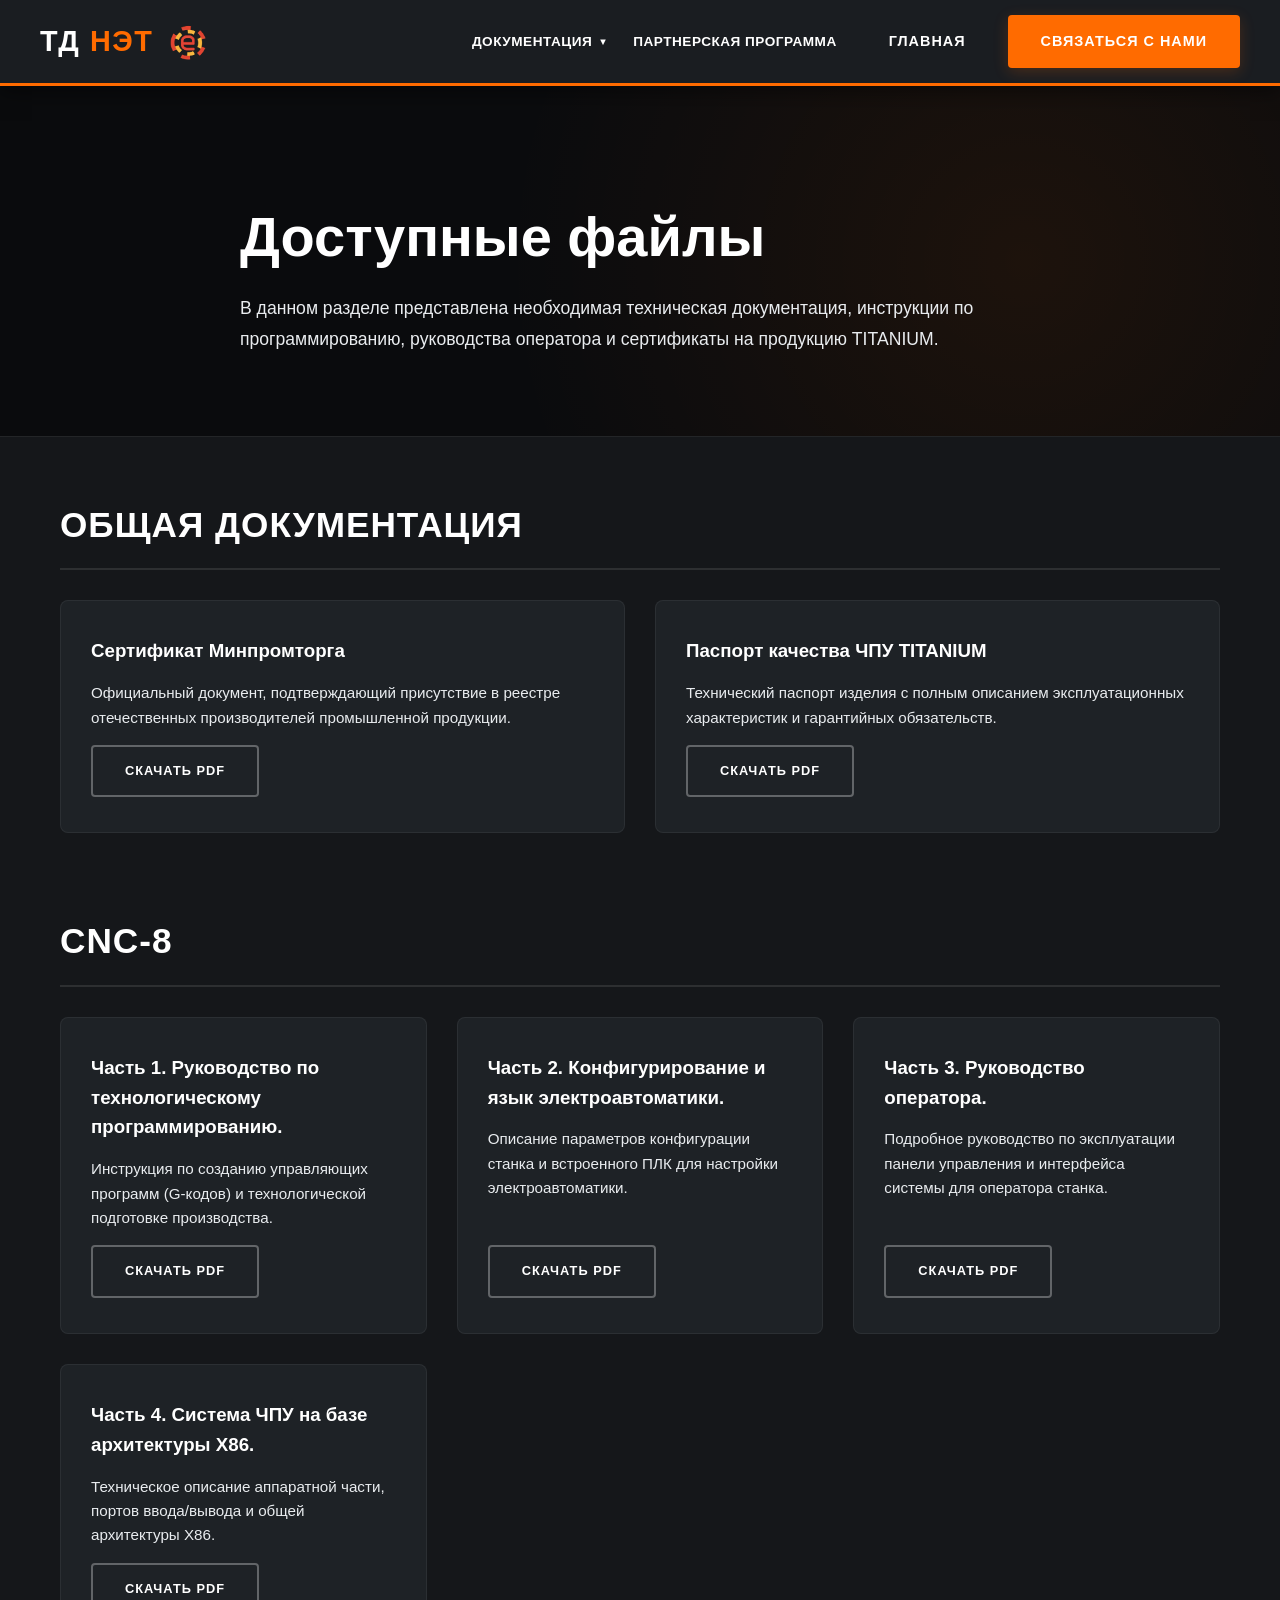
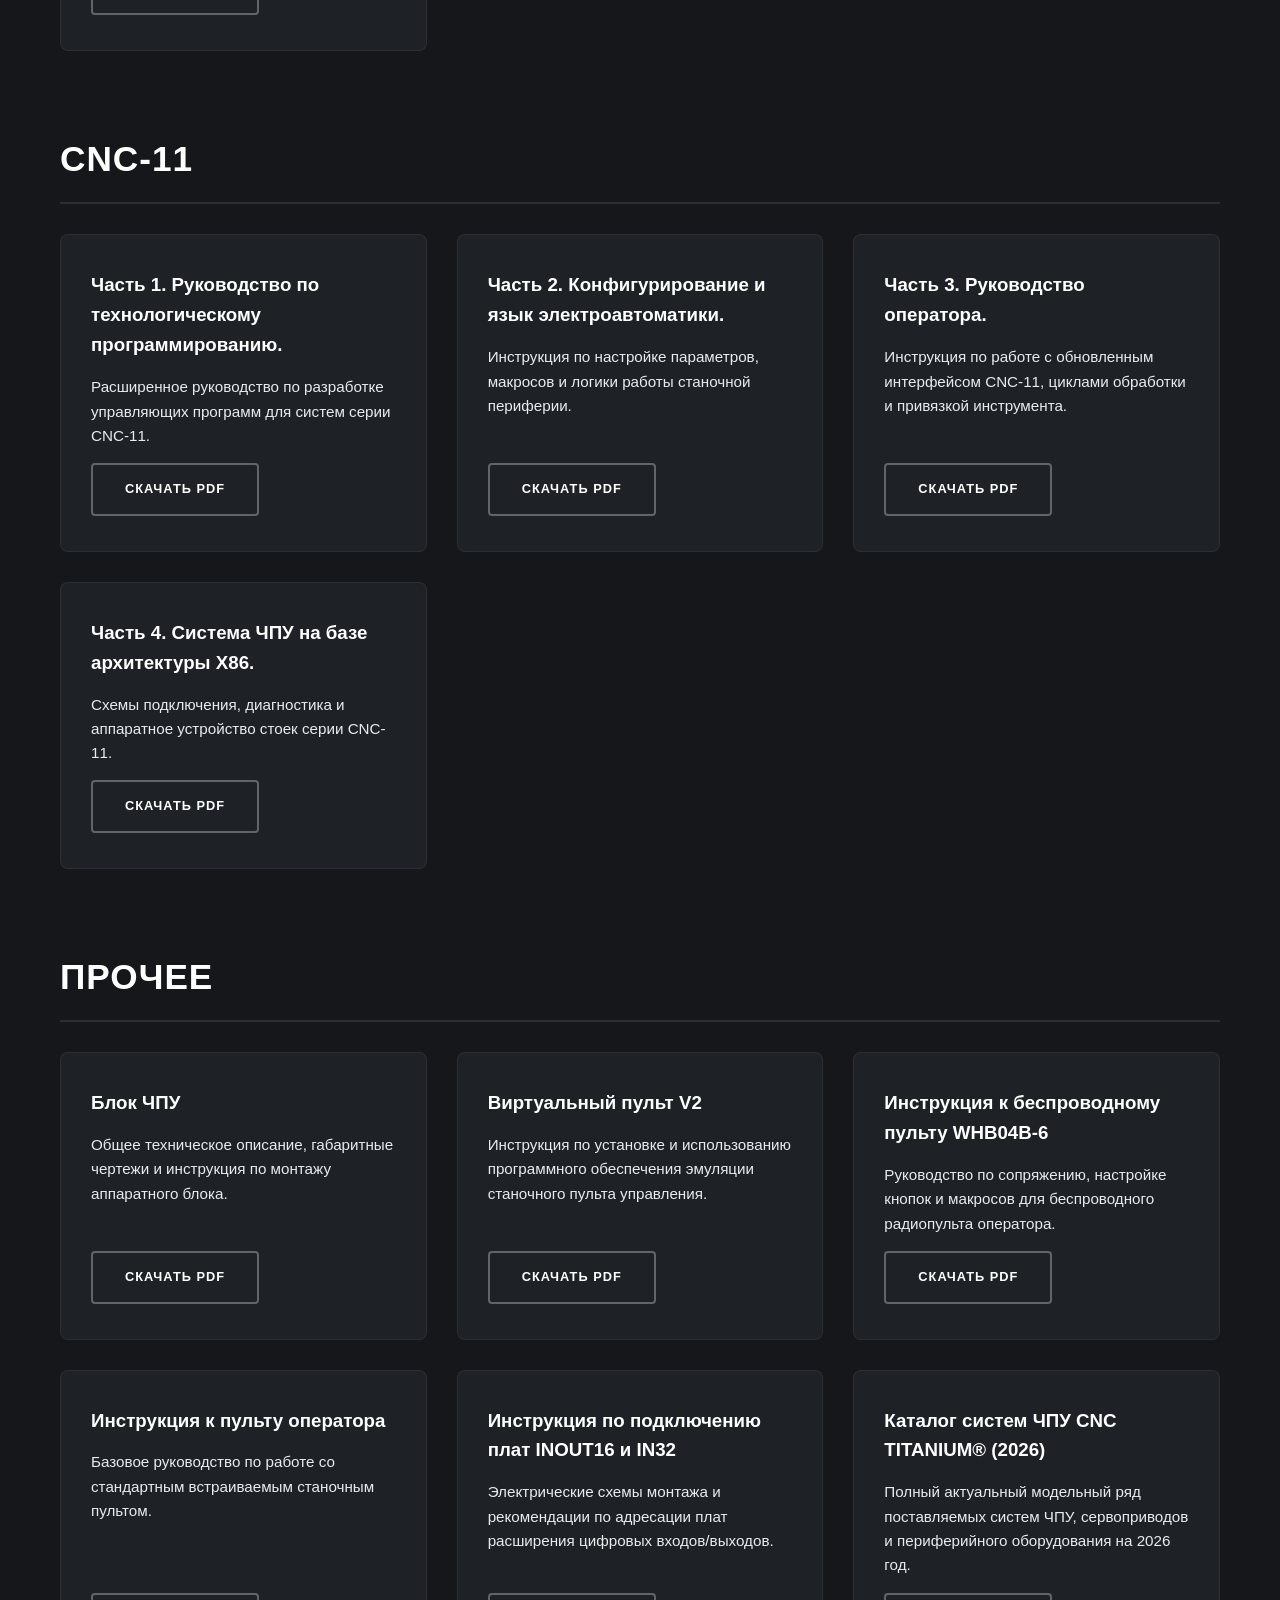
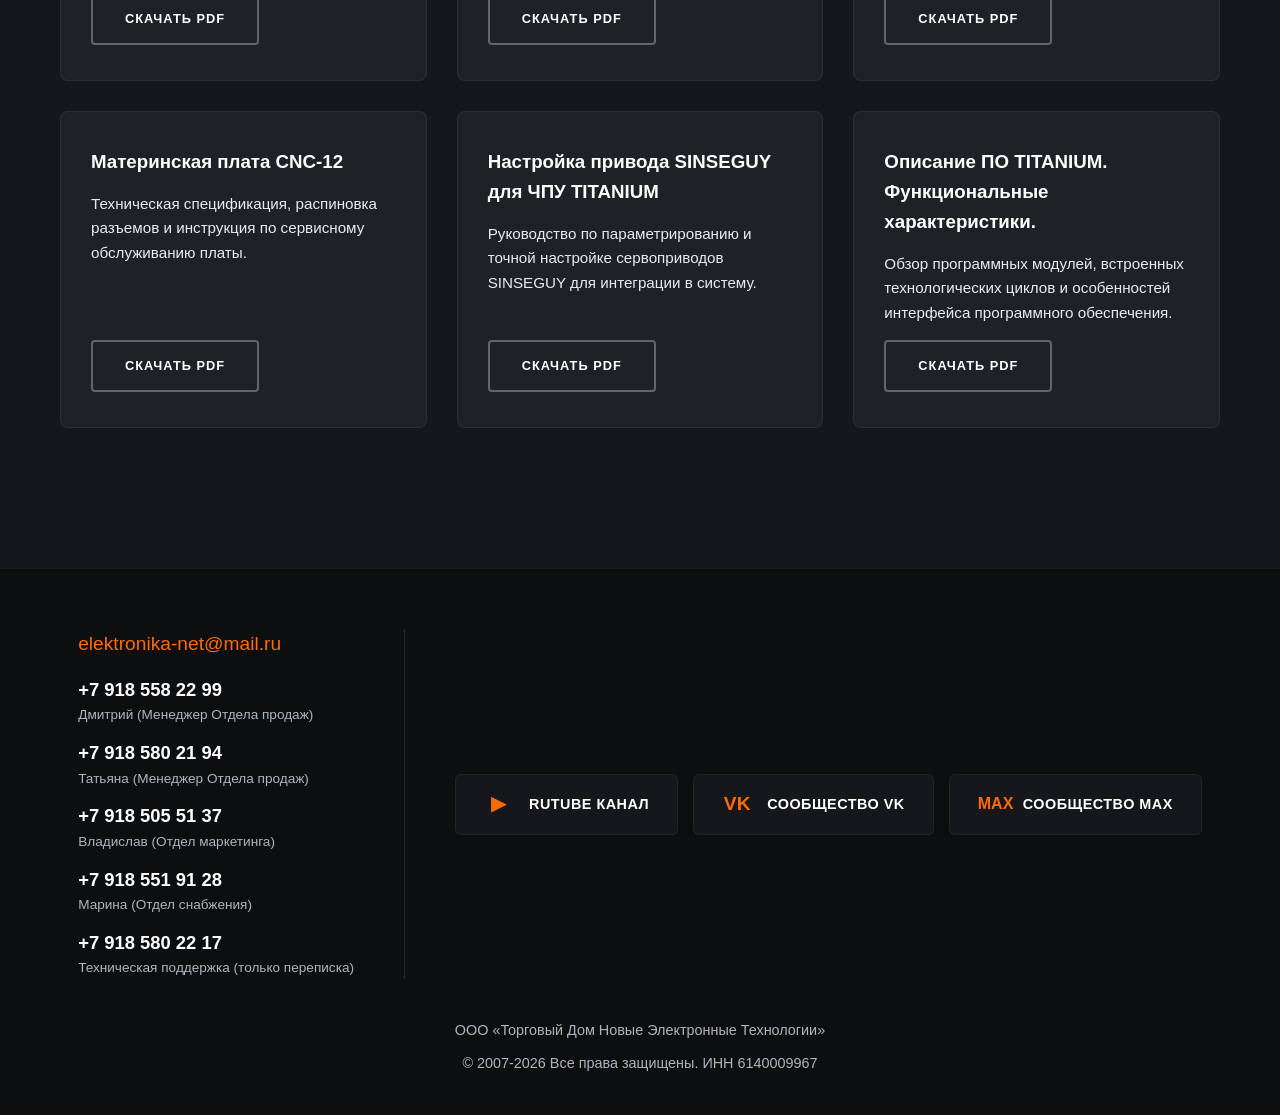
==== commit bcecf9fe: "Update docs.html" ====
--- a/docs.html
+++ b/docs.html
@@ -177,7 +177,7 @@
         </section>
     </main>
 
-    <footer>
+   <footer>
         <div class="container">
             <div class="footer-grid">
                 
@@ -202,7 +202,7 @@
                         </div>
                         <div>
                             <a href="tel:+79185802217">+7 918 580 22 17</a>
-                            <span>Техническая поддержка</span>
+                            <span>Техническая поддержка (только переписка)</span>
                         </div>
                     </div>
                 </div>
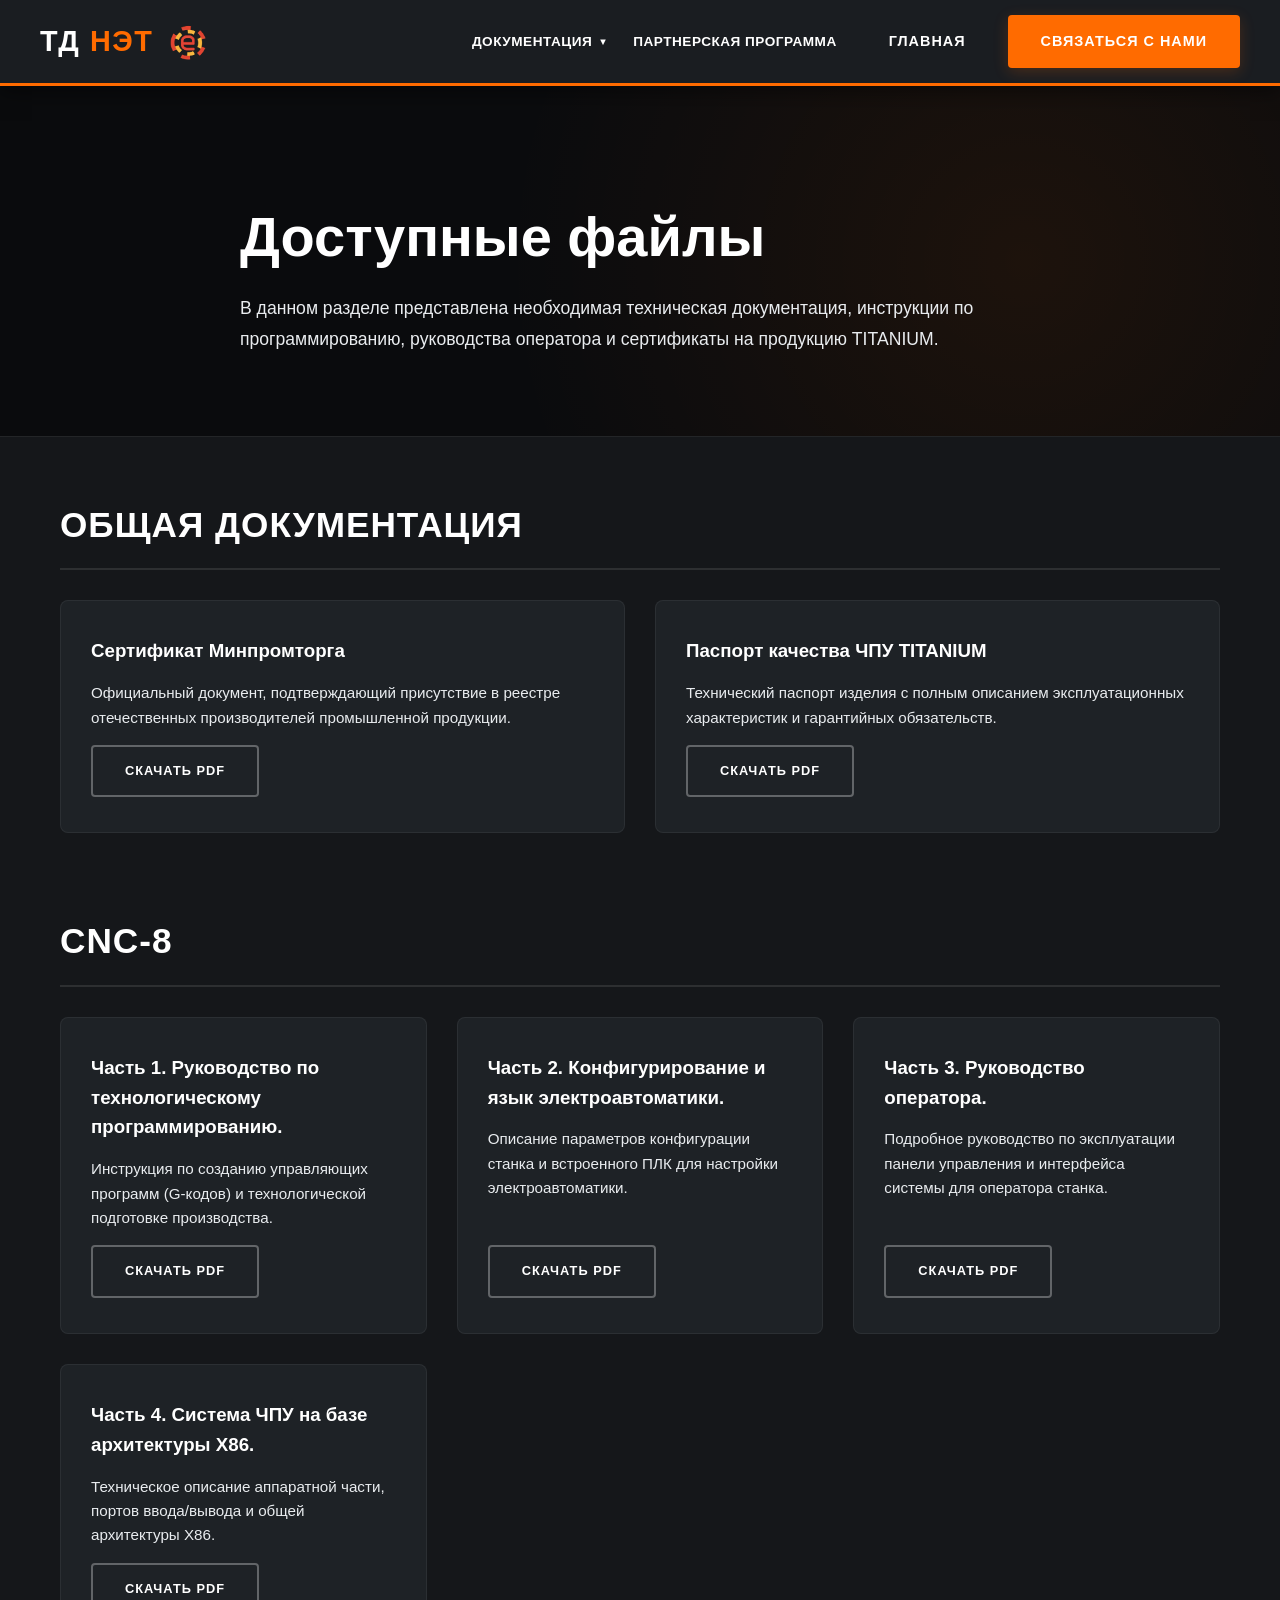
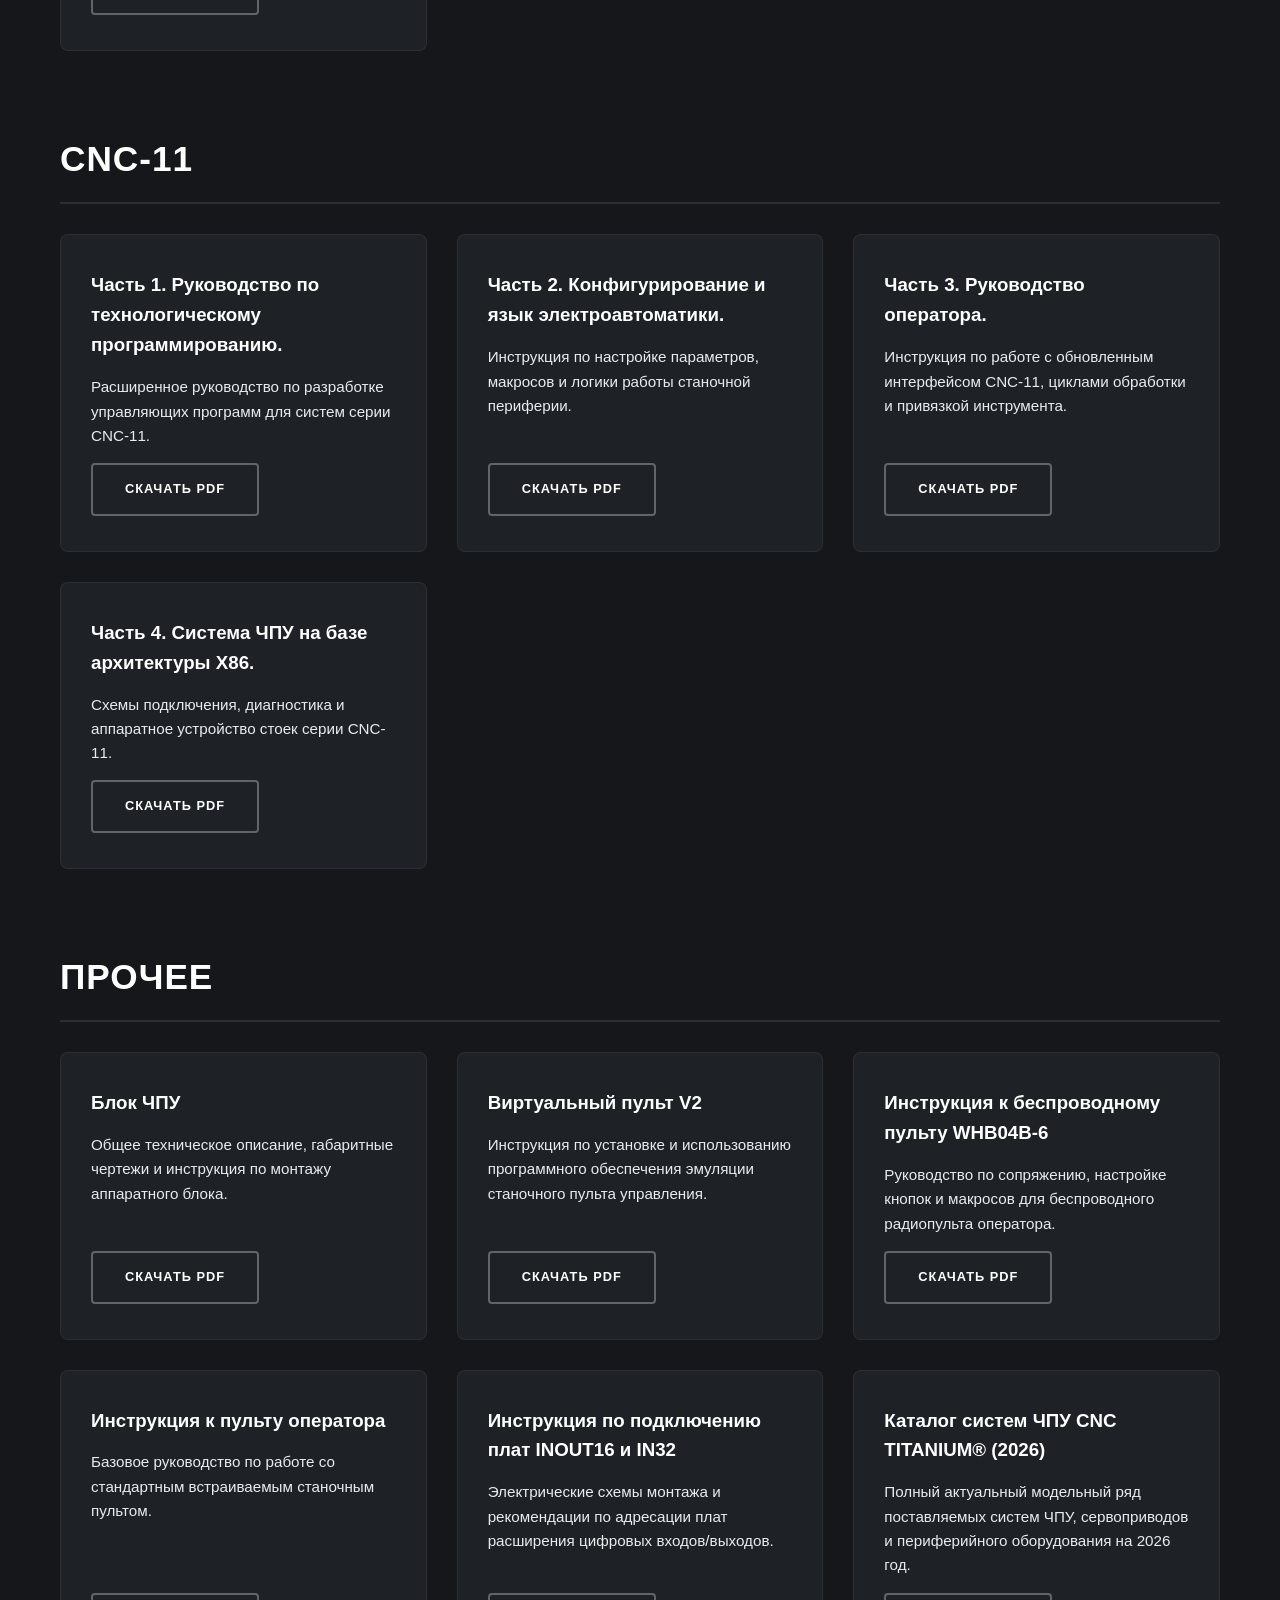
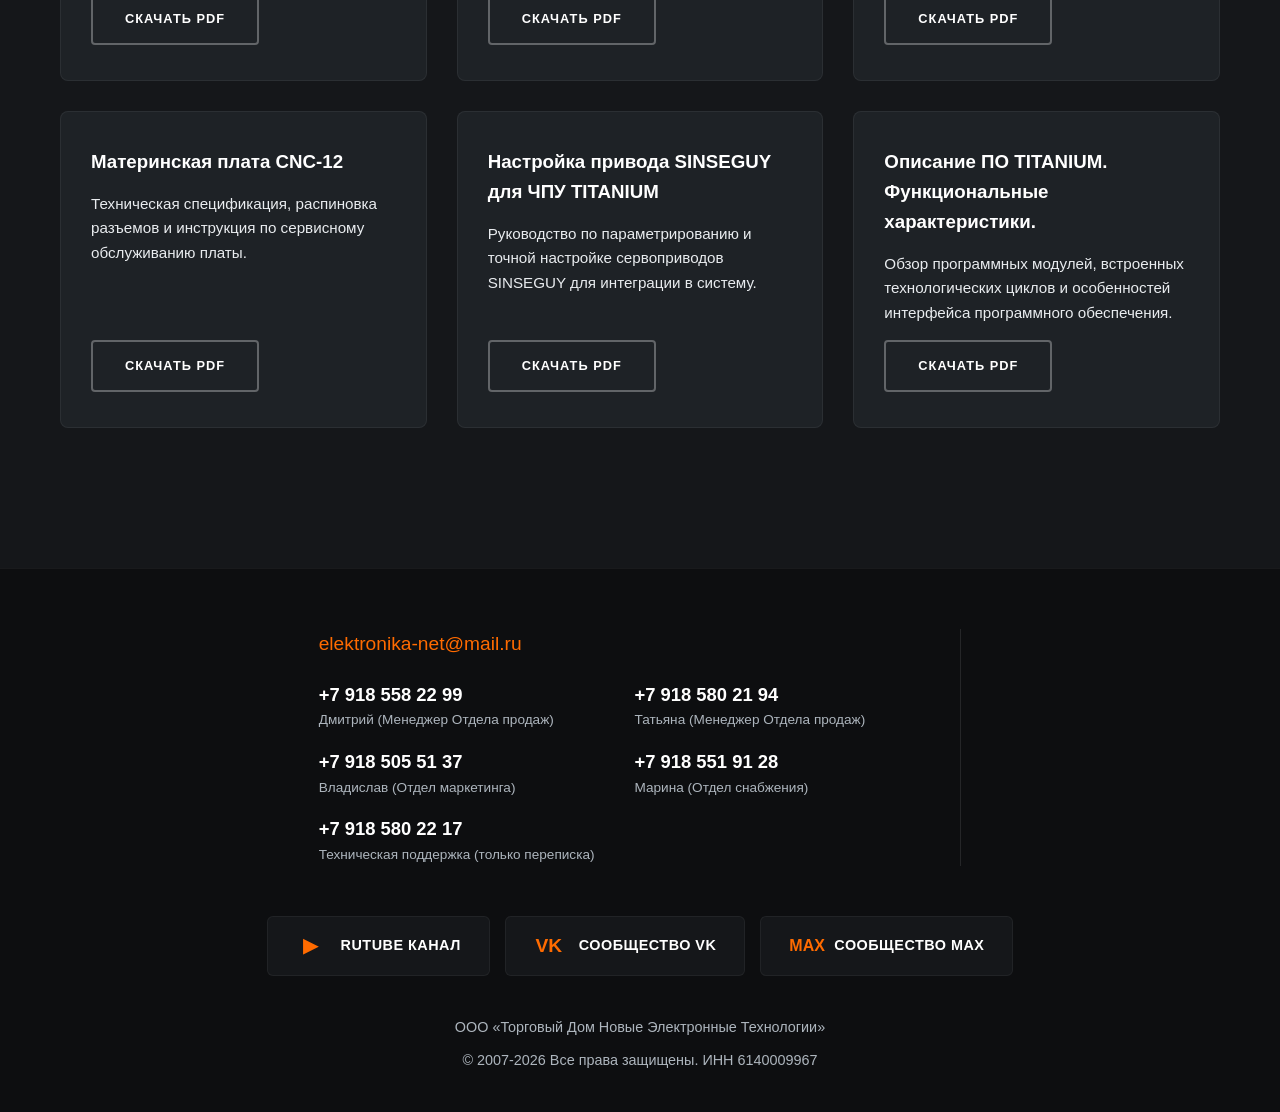
==== commit 40e06340: "Update docs.html" ====
--- a/docs.html
+++ b/docs.html
@@ -177,7 +177,7 @@
         </section>
     </main>
 
-   <footer>
+  <footer>
         <div class="container">
             <div class="footer-grid">
                 
--- a/style.css
+++ b/style.css
@@ -49,7 +49,7 @@
 .nav-link:hover { color: var(--primary-orange); }
 .header-buttons { display: flex; align-items: center; gap: 10px; }
 
-/* DROPDOWN MENU (ОРИГИНАЛЬНЫЙ ВАРИАНТ) */
+/* DROPDOWN MENU */
 .nav-dropdown { position: relative; display: flex; align-items: center; padding: 15px 0; cursor: pointer; }
 .nav-dropdown::after { content: ''; position: absolute; bottom: 0; left: 0; right: 0; height: 15px; } 
 .dropdown-content { display: none; position: absolute; background-color: #1a1d21; min-width: 320px; box-shadow: 0 10px 30px rgba(0,0,0,0.7); z-index: 200; border-radius: 6px; top: 100%; left: 0; border: 1px solid var(--primary-orange); overflow: hidden; }
@@ -206,9 +206,11 @@
 footer { background: #0d0e10; color: var(--text-muted); padding: 60px 0 40px 0; text-align: center; font-size: 0.9rem; border-top: 1px solid rgba(255,255,255,0.05); }
 .footer-grid { display: flex; justify-content: center; align-items: center; gap: 50px; margin-bottom: 40px; flex-wrap: wrap; }
 .footer-contacts { text-align: left; border-right: 1px solid rgba(255,255,255,0.1); padding-right: 50px; }
-.footer-mail { display: block; font-family: 'Benzin', sans-serif; color: var(--primary-orange); font-size: 1.2rem; text-decoration: none; margin-bottom: 15px; transition: color 0.3s;}
+.footer-mail { display: block; font-family: 'Benzin', sans-serif; color: var(--primary-orange); font-size: 1.2rem; text-decoration: none; margin-bottom: 20px; transition: color 0.3s;}
 .footer-mail:hover { color: #fff; }
-.footer-phones { display: flex; flex-direction: column; gap: 12px; }
+
+/* Две колонки для телефонов */
+.footer-phones { display: grid; grid-template-columns: repeat(2, 1fr); gap: 16px 40px; }
 .footer-phones div { display: flex; flex-direction: column; }
 .footer-phones a { color: #fff; text-decoration: none; font-size: 1.15rem; font-weight: 700; font-family: 'Benzin', sans-serif; transition: color 0.3s;}
 .footer-phones a:hover { color: var(--primary-orange); }
@@ -349,7 +351,10 @@
     
     .footer-grid { flex-direction: column; gap: 30px; }
     .footer-contacts { border-right: none; padding-right: 0; text-align: center; border-bottom: 1px solid rgba(255,255,255,0.1); padding-bottom: 30px; width: 100%; }
-    .footer-phones { align-items: center; }
+    
+    /* Для мобильных возвращаем телефоны в 1 колонку по центру */
+    .footer-phones { grid-template-columns: 1fr; justify-items: center; text-align: center; gap: 12px; }
+    
     .footer-social-links { flex-direction: row; flex-wrap: wrap; gap: 10px; }
     .social-card { flex: 1 1 calc(50% - 10px); padding: 8px 10px; gap: 8px; justify-content: center; }
     .social-card .icon-box { font-size: 0.9rem; width: 20px; }
